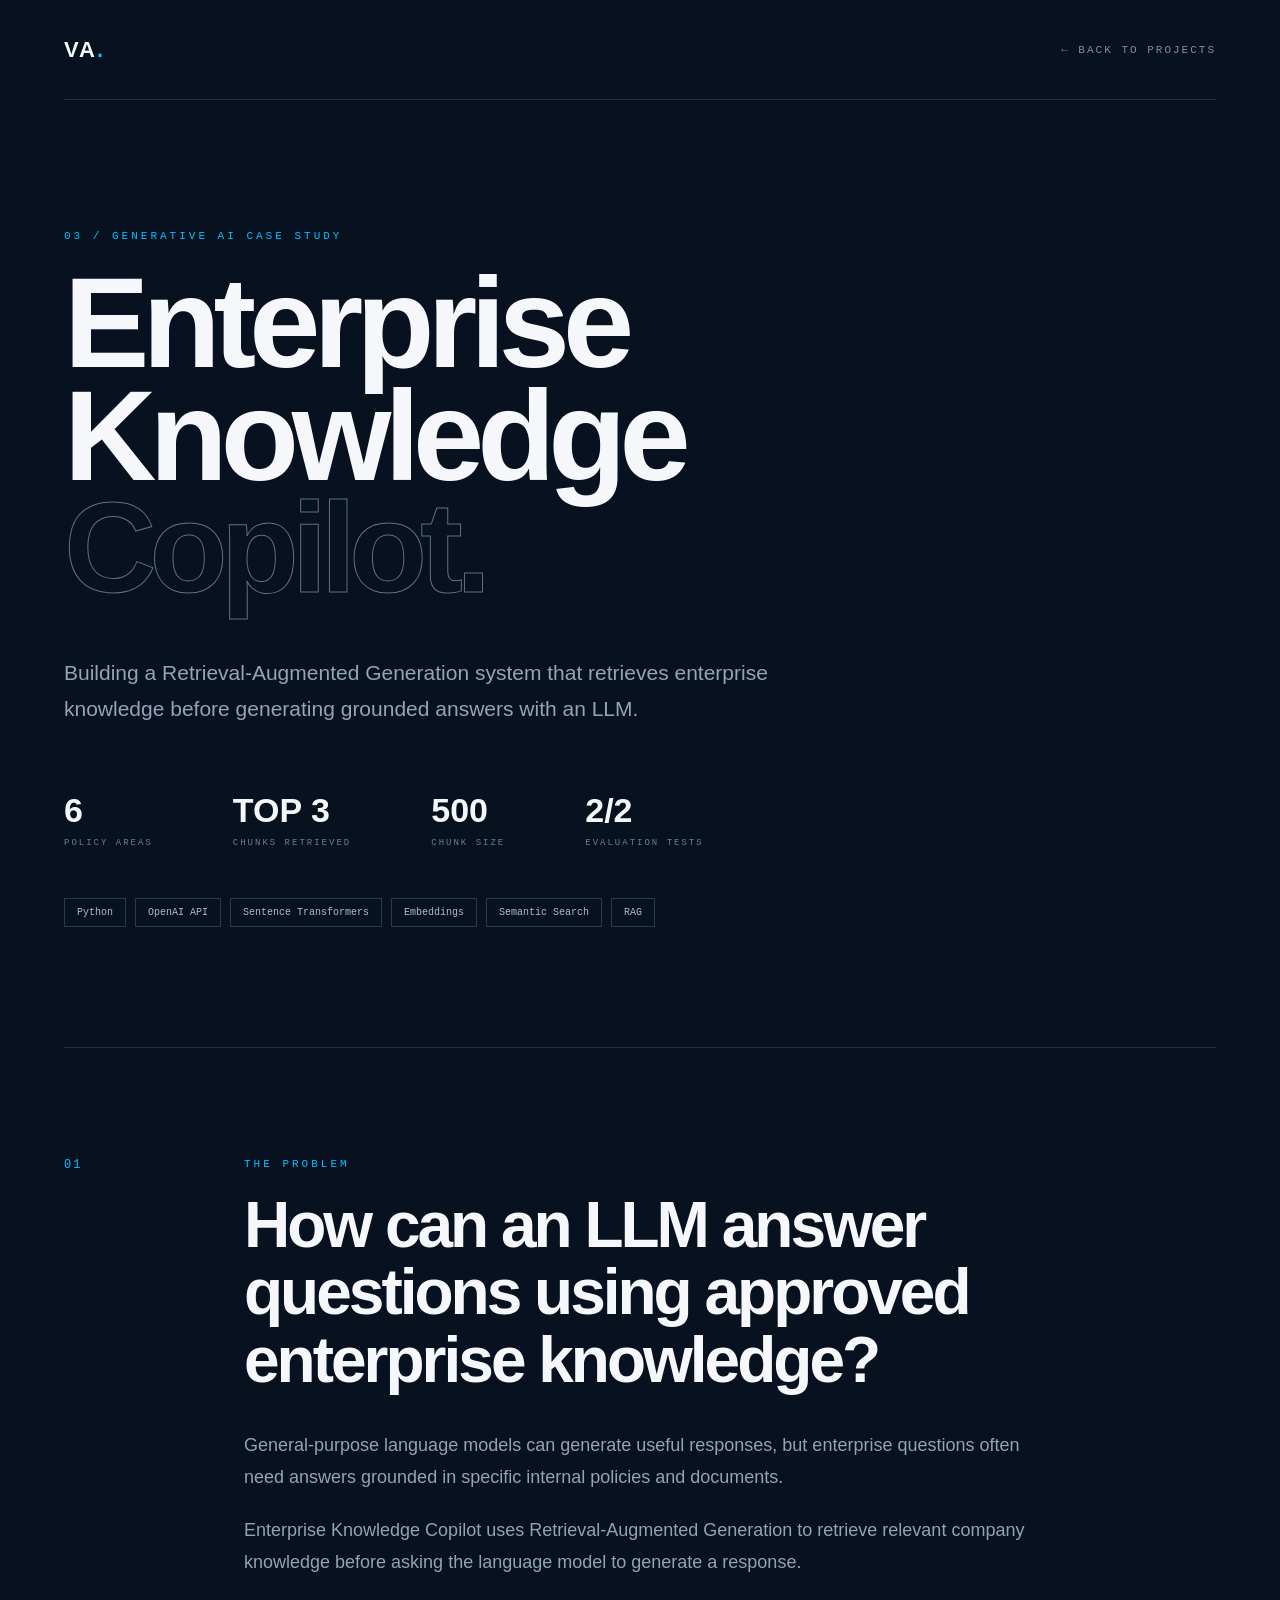
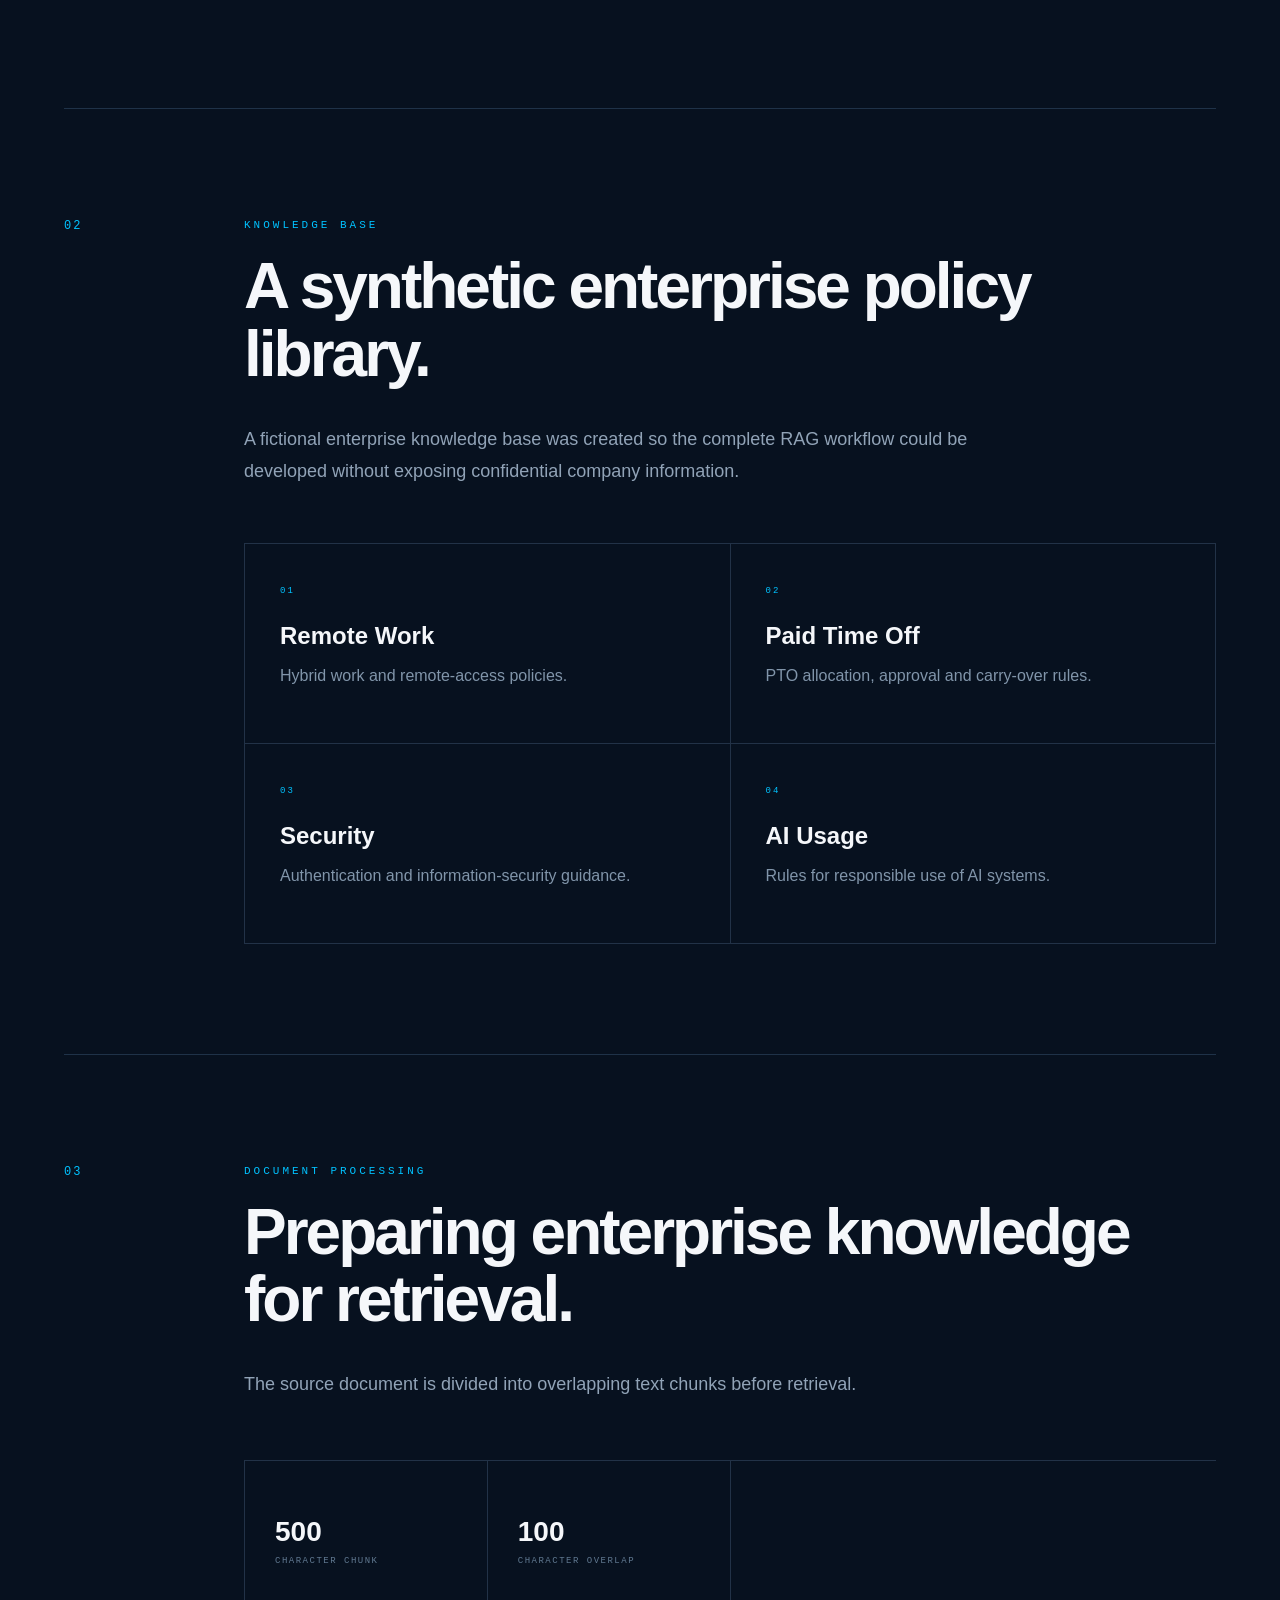
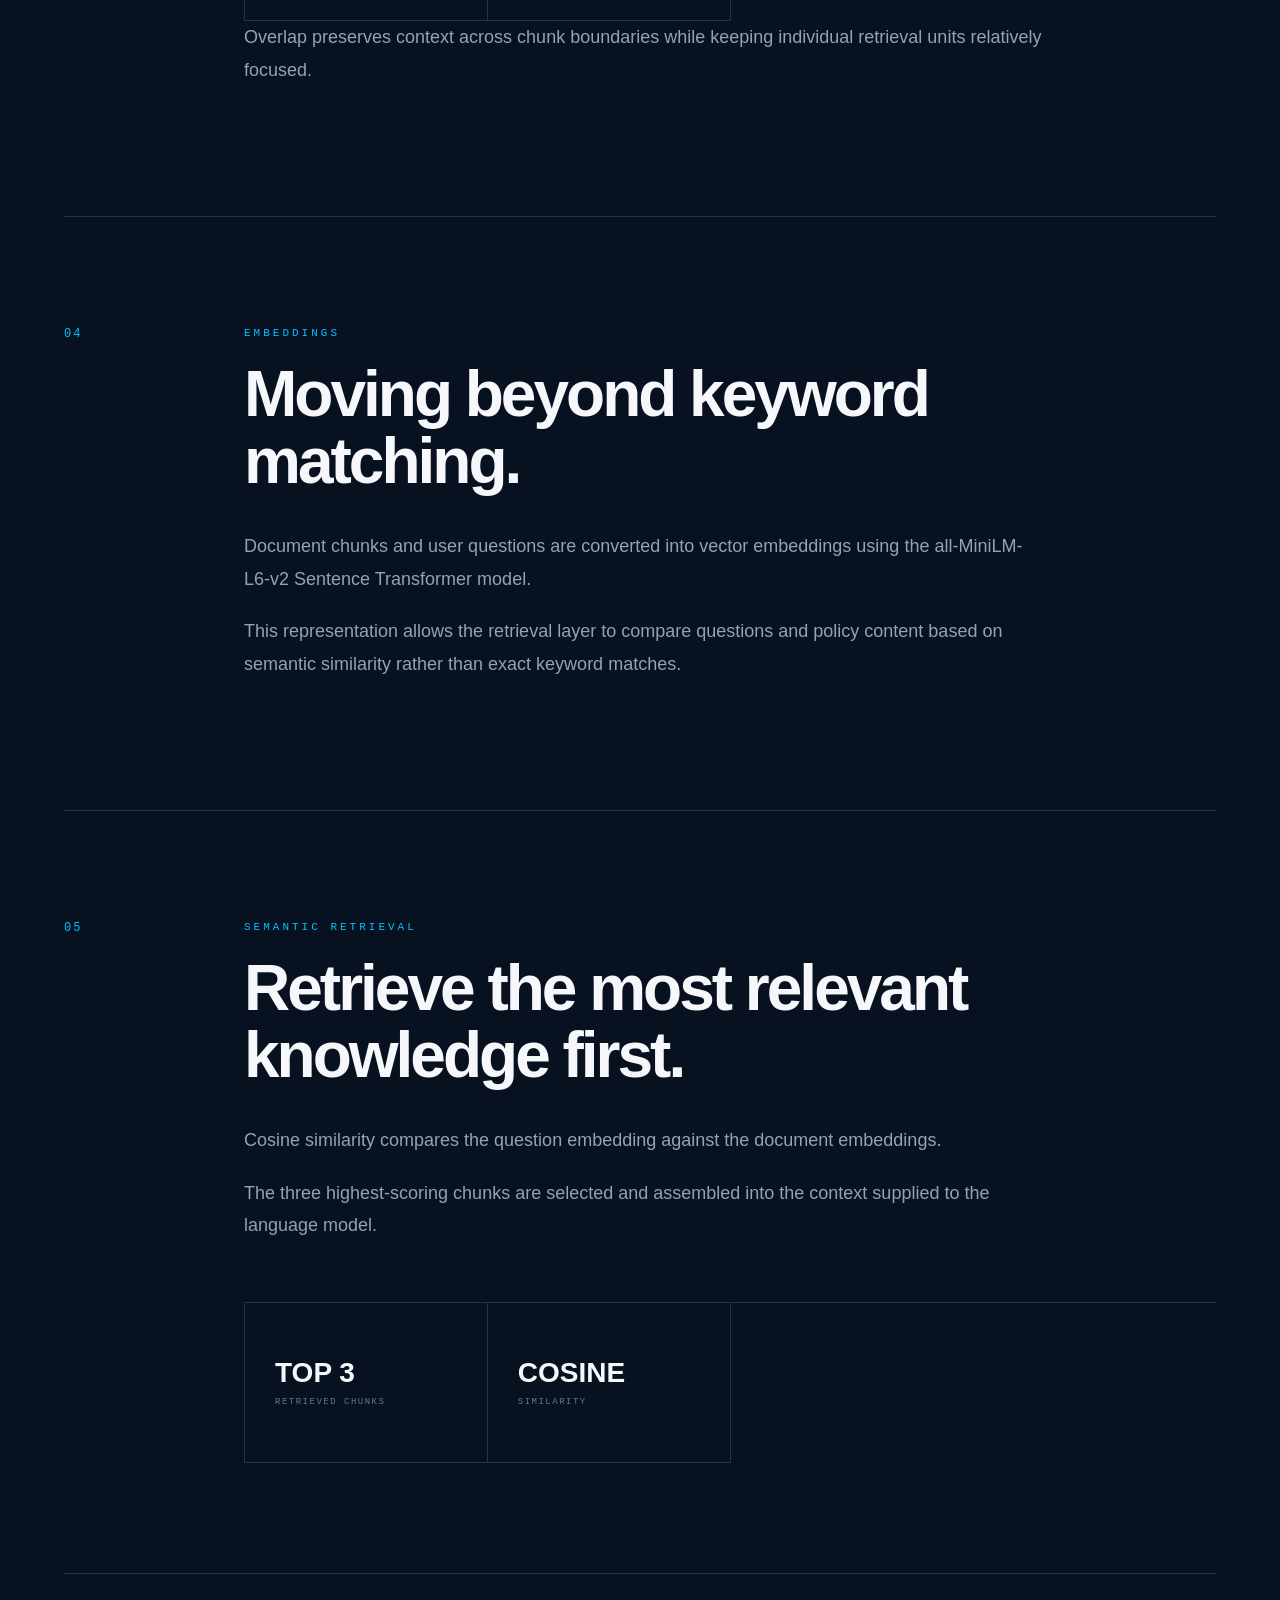
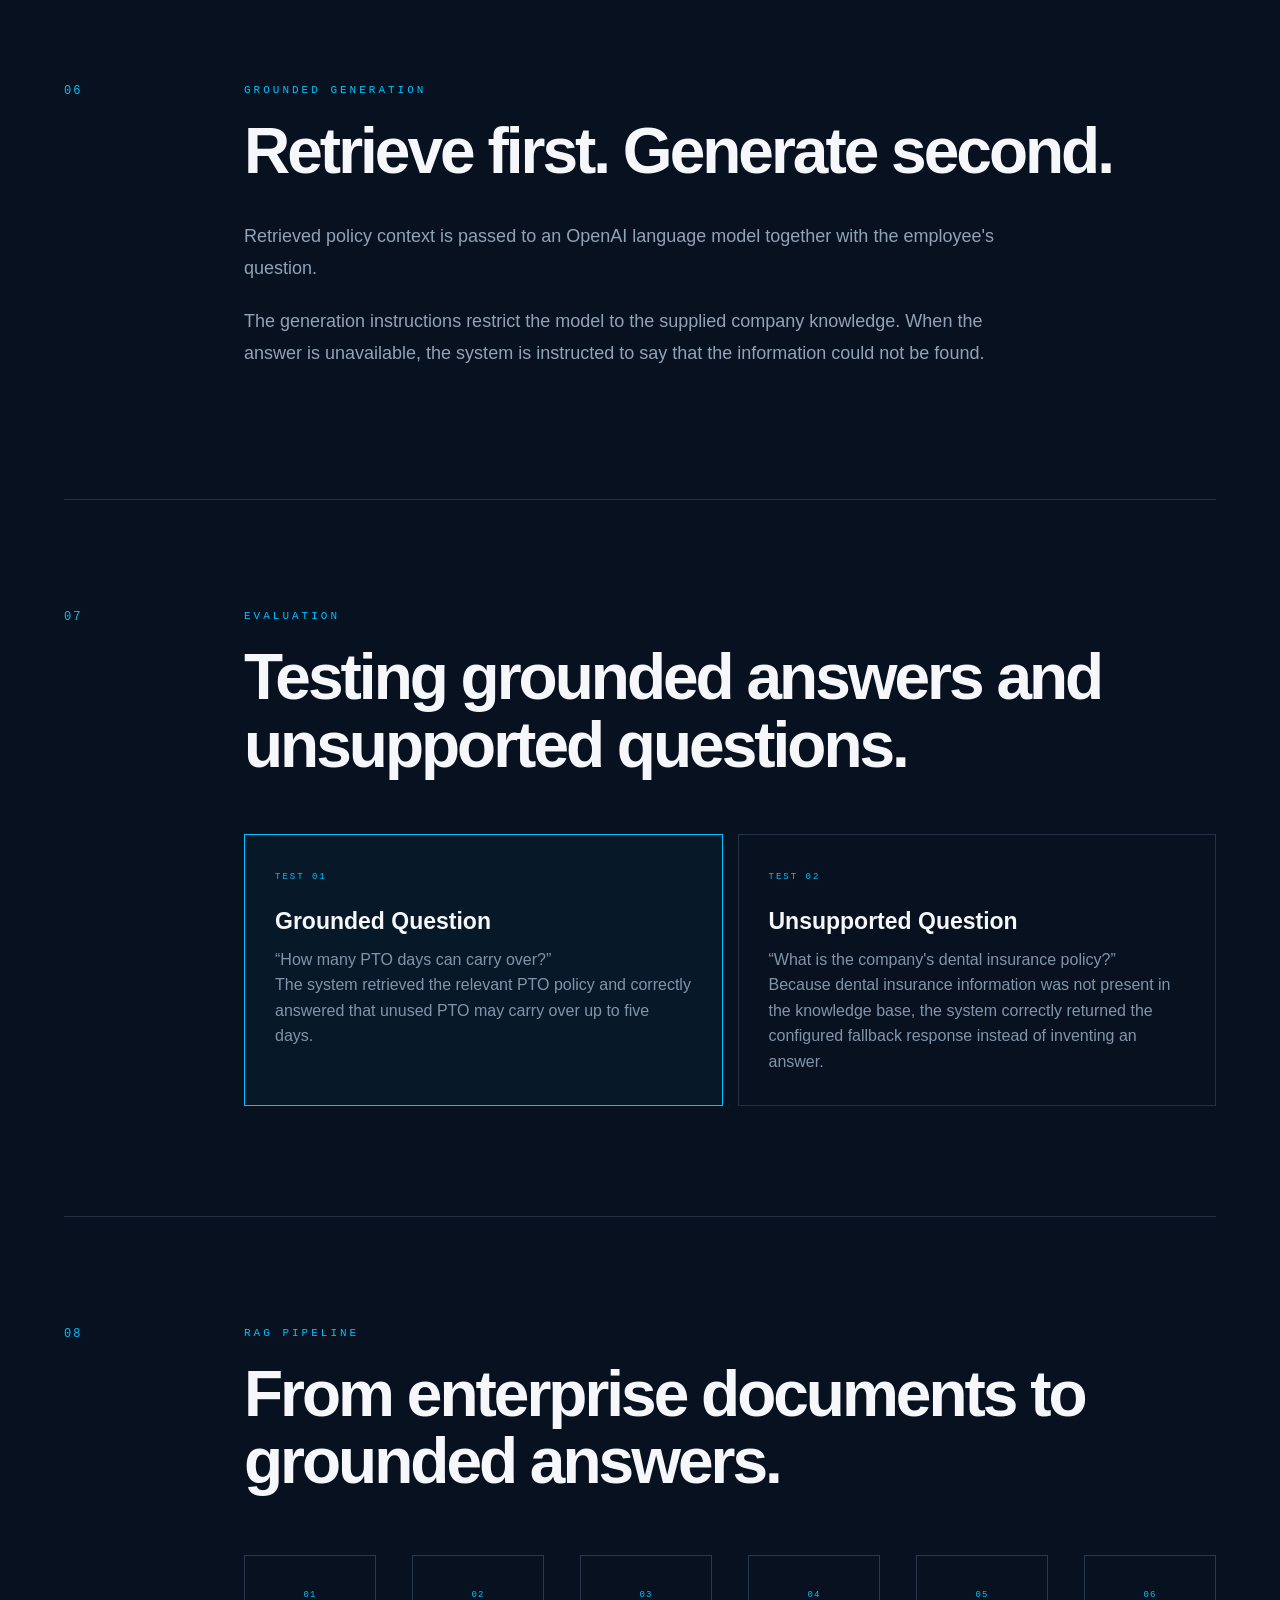
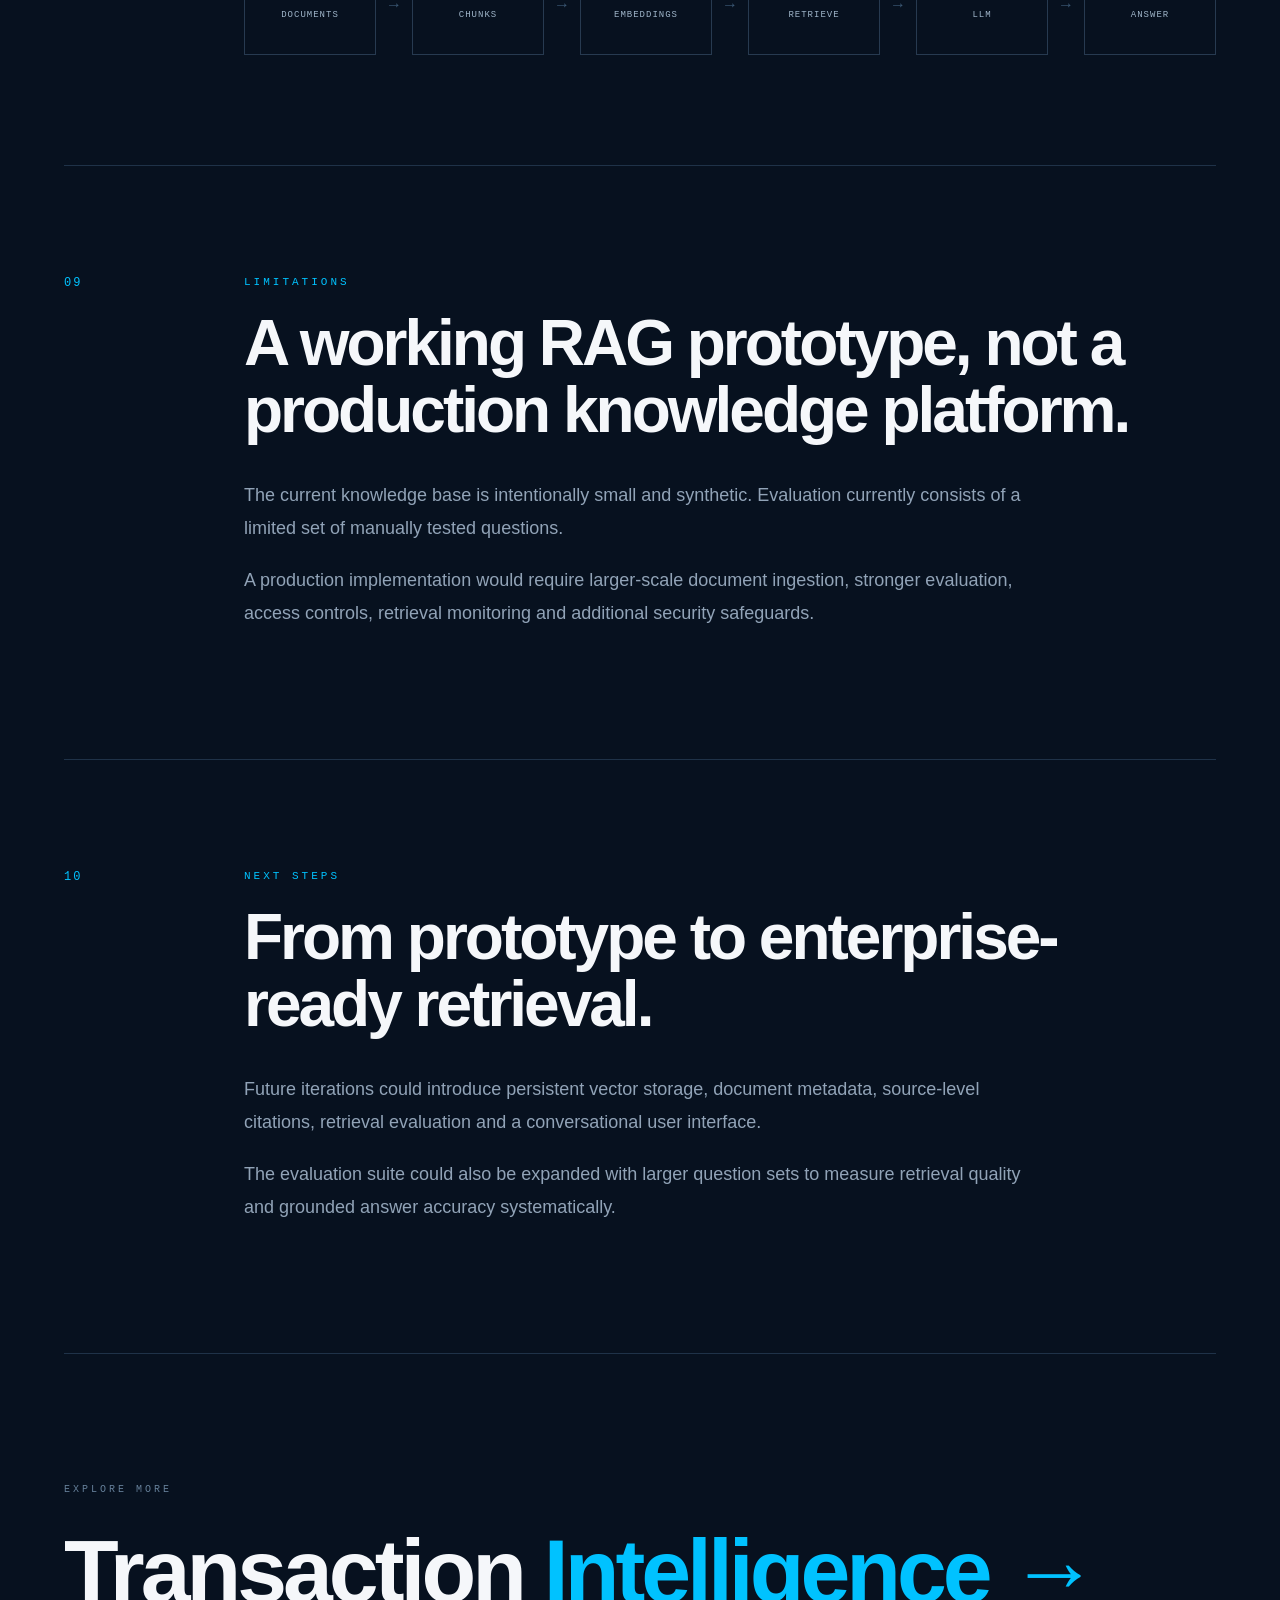
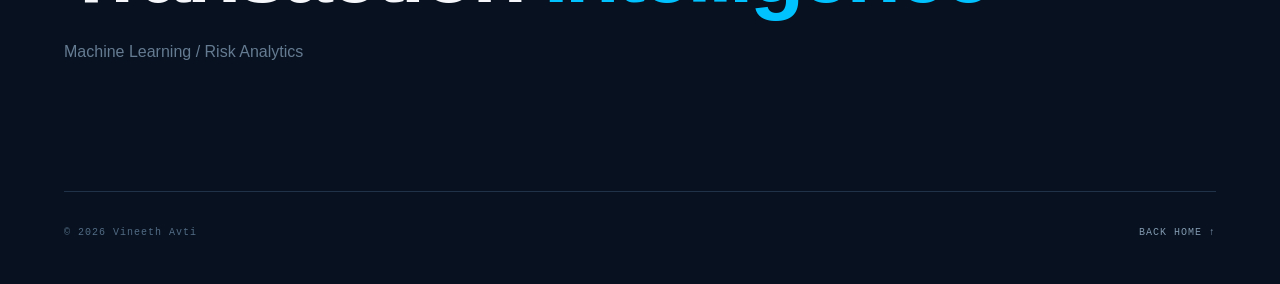
==== projects/enterprise-knowledge-copilot.html @ e735214d "Fix Enterprise Knowledge Copilot page location" ====
<!DOCTYPE html>
<html lang="en">

<head>
    <meta charset="UTF-8">
    <meta name="viewport" content="width=device-width, initial-scale=1.0">

    <title>Enterprise Knowledge Copilot | Vineeth Avti</title>

    <meta
        name="description"
        content="Enterprise RAG system using semantic retrieval and grounded LLM generation."
    >

    <link rel="stylesheet" href="../style.css">
</head>


<body class="case-study-page">


<nav class="case-nav">

    <a href="../index.html" class="case-logo">
        VA<span>.</span>
    </a>

    <a href="../index.html#projects" class="back-link">
        ← BACK TO PROJECTS
    </a>

</nav>


<main>


<!-- HERO -->

<section class="case-hero">

    <div class="case-eyebrow">
        03 / GENERATIVE AI CASE STUDY
    </div>

    <h1>
        Enterprise Knowledge
        <span>Copilot.</span>
    </h1>

    <p class="case-subtitle">
        Building a Retrieval-Augmented Generation system
        that retrieves enterprise knowledge before generating
        grounded answers with an LLM.
    </p>

    <div class="case-metrics">

        <div>
            <strong>6</strong>
            <span>POLICY AREAS</span>
        </div>

        <div>
            <strong>TOP 3</strong>
            <span>CHUNKS RETRIEVED</span>
        </div>

        <div>
            <strong>500</strong>
            <span>CHUNK SIZE</span>
        </div>

        <div>
            <strong>2/2</strong>
            <span>EVALUATION TESTS</span>
        </div>

    </div>


    <div class="case-tech">
        <span>Python</span>
        <span>OpenAI API</span>
        <span>Sentence Transformers</span>
        <span>Embeddings</span>
        <span>Semantic Search</span>
        <span>RAG</span>
    </div>

</section>



<!-- 01 PROBLEM -->

<section class="case-section">

    <div class="case-section-number">01</div>

    <div class="case-section-content">

        <p class="case-label">THE PROBLEM</p>

        <h2>
            How can an LLM answer questions
            using approved enterprise knowledge?
        </h2>

        <p>
            General-purpose language models can generate useful
            responses, but enterprise questions often need answers
            grounded in specific internal policies and documents.
        </p>

        <p>
            Enterprise Knowledge Copilot uses Retrieval-Augmented
            Generation to retrieve relevant company knowledge before
            asking the language model to generate a response.
        </p>

    </div>

</section>



<!-- 02 KNOWLEDGE BASE -->

<section class="case-section">

    <div class="case-section-number">02</div>

    <div class="case-section-content">

        <p class="case-label">KNOWLEDGE BASE</p>

        <h2>
            A synthetic enterprise
            policy library.
        </h2>

        <p>
            A fictional enterprise knowledge base was created so
            the complete RAG workflow could be developed without
            exposing confidential company information.
        </p>

        <div class="feature-grid">

            <div>
                <span>01</span>
                <h3>Remote Work</h3>
                <p>Hybrid work and remote-access policies.</p>
            </div>

            <div>
                <span>02</span>
                <h3>Paid Time Off</h3>
                <p>PTO allocation, approval and carry-over rules.</p>
            </div>

            <div>
                <span>03</span>
                <h3>Security</h3>
                <p>Authentication and information-security guidance.</p>
            </div>

            <div>
                <span>04</span>
                <h3>AI Usage</h3>
                <p>Rules for responsible use of AI systems.</p>
            </div>

        </div>

    </div>

</section>



<!-- 03 CHUNKING -->

<section class="case-section">

    <div class="case-section-number">03</div>

    <div class="case-section-content">

        <p class="case-label">DOCUMENT PROCESSING</p>

        <h2>
            Preparing enterprise knowledge
            for retrieval.
        </h2>

        <p>
            The source document is divided into overlapping
            text chunks before retrieval.
        </p>

        <div class="data-stat-grid">

            <div class="data-stat">
                <strong>500</strong>
                <span>CHARACTER CHUNK</span>
            </div>

            <div class="data-stat">
                <strong>100</strong>
                <span>CHARACTER OVERLAP</span>
            </div>

        </div>

        <p>
            Overlap preserves context across chunk boundaries
            while keeping individual retrieval units relatively
            focused.
        </p>

    </div>

</section>



<!-- 04 EMBEDDINGS -->

<section class="case-section">

    <div class="case-section-number">04</div>

    <div class="case-section-content">

        <p class="case-label">EMBEDDINGS</p>

        <h2>
            Moving beyond
            keyword matching.
        </h2>

        <p>
            Document chunks and user questions are converted into
            vector embeddings using the all-MiniLM-L6-v2 Sentence
            Transformer model.
        </p>

        <p>
            This representation allows the retrieval layer to compare
            questions and policy content based on semantic similarity
            rather than exact keyword matches.
        </p>

    </div>

</section>



<!-- 05 RETRIEVAL -->

<section class="case-section">

    <div class="case-section-number">05</div>

    <div class="case-section-content">

        <p class="case-label">SEMANTIC RETRIEVAL</p>

        <h2>
            Retrieve the most relevant
            knowledge first.
        </h2>

        <p>
            Cosine similarity compares the question embedding
            against the document embeddings.
        </p>

        <p>
            The three highest-scoring chunks are selected and
            assembled into the context supplied to the language model.
        </p>

        <div class="data-stat-grid">

            <div class="data-stat">
                <strong>TOP 3</strong>
                <span>RETRIEVED CHUNKS</span>
            </div>

            <div class="data-stat">
                <strong>COSINE</strong>
                <span>SIMILARITY</span>
            </div>

        </div>

    </div>

</section>



<!-- 06 GROUNDED GENERATION -->

<section class="case-section">

    <div class="case-section-number">06</div>

    <div class="case-section-content">

        <p class="case-label">GROUNDED GENERATION</p>

        <h2>
            Retrieve first.
            Generate second.
        </h2>

        <p>
            Retrieved policy context is passed to an OpenAI language
            model together with the employee's question.
        </p>

        <p>
            The generation instructions restrict the model to the
            supplied company knowledge. When the answer is unavailable,
            the system is instructed to say that the information could
            not be found.
        </p>

    </div>

</section>



<!-- 07 EVALUATION -->

<section class="case-section">

    <div class="case-section-number">07</div>

    <div class="case-section-content">

        <p class="case-label">EVALUATION</p>

        <h2>
            Testing grounded answers
            and unsupported questions.
        </h2>


        <div class="model-grid">

            <div class="model-card highlight-model">

                <span>TEST 01</span>

                <h3>Grounded Question</h3>

                <p>
                    “How many PTO days can carry over?”
                </p>

                <p>
                    The system retrieved the relevant PTO policy
                    and correctly answered that unused PTO may
                    carry over up to five days.
                </p>

            </div>


            <div class="model-card">

                <span>TEST 02</span>

                <h3>Unsupported Question</h3>

                <p>
                    “What is the company's dental insurance policy?”
                </p>

                <p>
                    Because dental insurance information was not
                    present in the knowledge base, the system
                    correctly returned the configured fallback
                    response instead of inventing an answer.
                </p>

            </div>

        </div>

    </div>

</section>



<!-- 08 PIPELINE -->

<section class="case-section">

    <div class="case-section-number">08</div>

    <div class="case-section-content">

        <p class="case-label">RAG PIPELINE</p>

        <h2>
            From enterprise documents
            to grounded answers.
        </h2>

        <div class="case-pipeline">

            <div>
                <span>01</span>
                DOCUMENTS
            </div>

            <i>→</i>

            <div>
                <span>02</span>
                CHUNKS
            </div>

            <i>→</i>

            <div>
                <span>03</span>
                EMBEDDINGS
            </div>

            <i>→</i>

            <div>
                <span>04</span>
                RETRIEVE
            </div>

            <i>→</i>

            <div>
                <span>05</span>
                LLM
            </div>

            <i>→</i>

            <div>
                <span>06</span>
                ANSWER
            </div>

        </div>

    </div>

</section>



<!-- 09 LIMITATIONS -->

<section class="case-section">

    <div class="case-section-number">09</div>

    <div class="case-section-content">

        <p class="case-label">LIMITATIONS</p>

        <h2>
            A working RAG prototype,
            not a production knowledge platform.
        </h2>

        <p>
            The current knowledge base is intentionally small and
            synthetic. Evaluation currently consists of a limited
            set of manually tested questions.
        </p>

        <p>
            A production implementation would require larger-scale
            document ingestion, stronger evaluation, access controls,
            retrieval monitoring and additional security safeguards.
        </p>

    </div>

</section>



<!-- 10 NEXT STEPS -->

<section class="case-section">

    <div class="case-section-number">10</div>

    <div class="case-section-content">

        <p class="case-label">NEXT STEPS</p>

        <h2>
            From prototype to
            enterprise-ready retrieval.
        </h2>

        <p>
            Future iterations could introduce persistent vector
            storage, document metadata, source-level citations,
            retrieval evaluation and a conversational user interface.
        </p>

        <p>
            The evaluation suite could also be expanded with larger
            question sets to measure retrieval quality and grounded
            answer accuracy systematically.
        </p>

    </div>

</section>



<!-- NEXT PROJECT -->

<section class="next-project">

    <p>EXPLORE MORE</p>

    <h2>
        Transaction
        <span>Intelligence →</span>
    </h2>

    <p class="next-status">
        Machine Learning / Risk Analytics
    </p>

</section>


</main>


<footer class="case-footer">

    <p>© 2026 Vineeth Avti</p>

    <a href="../index.html">
        BACK HOME ↑
    </a>

</footer>


</body>
</html>
---- style.css ----
/* ------------------------------
   BASE
-------------------------------- */

* {
    margin: 0;
    padding: 0;
    box-sizing: border-box;
}

html {
    scroll-behavior: smooth;
}

body {
    background:
        radial-gradient(circle at 75% 30%, rgba(0, 194, 255, 0.08), transparent 30%),
        #07111f;

    color: #f5f7fa;

    font-family:
        Inter,
        -apple-system,
        BlinkMacSystemFont,
        "Segoe UI",
        sans-serif;

    min-height: 100vh;
}


/* ------------------------------
   NAVIGATION
-------------------------------- */

.navbar {
    width: 90%;
    max-width: 1400px;

    margin: auto;

    height: 90px;

    display: flex;
    justify-content: space-between;
    align-items: center;
}

.logo {
    font-size: 24px;
    font-weight: 800;
    letter-spacing: 2px;
}

.logo span {
    color: #00c2ff;
}

.nav-links {
    display: flex;
    gap: 35px;
}

.nav-links a {
    color: #aab6c5;
    text-decoration: none;

    font-size: 13px;
    text-transform: uppercase;
    letter-spacing: 1.5px;

    transition: 0.3s;
}

.nav-links a:hover {
    color: #00c2ff;
}


/* ------------------------------
   HERO
-------------------------------- */

.hero {
    width: 90%;
    max-width: 1400px;

    margin: auto;

    min-height: calc(100vh - 90px);

    display: flex;
    flex-direction: column;
    justify-content: center;

    position: relative;
}

.hero-content {
    max-width: 950px;
}

.intro {
    color: #00c2ff;

    font-family: monospace;

    letter-spacing: 4px;
    font-size: 13px;

    margin-bottom: 18px;
}


/* NAME */

.hero h1 {
    font-size: clamp(55px, 9vw, 125px);

    line-height: 0.9;

    letter-spacing: -5px;

    font-weight: 800;
}

.hero h1 span {
    color: transparent;

    -webkit-text-stroke: 1px #607086;
}


/* ROLES */

.roles {
    display: flex;
    flex-wrap: wrap;

    gap: 12px;

    margin: 30px 0;
}

.roles span {
    border: 1px solid #223247;

    padding: 8px 14px;

    color: #9fb0c4;

    font-family: monospace;

    font-size: 12px;

    letter-spacing: 1px;
}


/* MAIN STATEMENT */

.hero h2 {
    max-width: 800px;

    font-size: clamp(32px, 4vw, 60px);

    line-height: 1.1;

    font-weight: 500;

    margin-top: 30px;
}

.hero h2 span {
    color: #00c2ff;
}


/* DESCRIPTION */

.hero-description {
    color: #8797aa;

    font-size: 18px;
    line-height: 1.7;

    max-width: 650px;

    margin-top: 25px;
}


/* ------------------------------
   BUTTONS
-------------------------------- */

.hero-buttons {
    display: flex;
    gap: 15px;

    margin-top: 40px;
}

.hero-buttons a {
    padding: 15px 25px;

    text-decoration: none;

    font-size: 13px;
    text-transform: uppercase;
    letter-spacing: 1px;

    transition: 0.3s;
}

.primary-btn {
    background: #00c2ff;
    color: #07111f;
}

.primary-btn:hover {
    transform: translateY(-3px);
    box-shadow: 0 10px 35px rgba(0, 194, 255, 0.2);
}

.secondary-btn {
    border: 1px solid #304258;
    color: #dce5ef;
}

.secondary-btn:hover {
    border-color: #00c2ff;
    color: #00c2ff;
}


/* ------------------------------
   DATA FLOW
-------------------------------- */

.data-flow {
    display: flex;
    align-items: center;

    margin-top: 90px;
    margin-bottom: 50px;

    max-width: 900px;
}

.flow-item {
    font-family: monospace;

    color: #dce5ef;

    font-size: 12px;
    letter-spacing: 2px;

    display: flex;
    flex-direction: column;

    gap: 5px;
}

.flow-item span {
    color: #00c2ff;
    font-size: 9px;
}

.flow-line {
    height: 1px;
    background: #26374c;

    flex: 1;

    margin: 0 20px;
}


/* ------------------------------
   MOBILE
-------------------------------- */

@media (max-width: 750px) {

    .navbar {
        height: 70px;
    }

    .nav-links {
        display: none;
    }

    .hero {
        min-height: calc(100vh - 70px);
    }

    .hero h1 {
        letter-spacing: -3px;
    }

    .hero-description {
        font-size: 16px;
    }

    .hero-buttons {
        flex-direction: column;
        align-items: flex-start;
    }

    .data-flow {
        overflow-x: auto;
        width: 100%;
    }

    .flow-line {
        min-width: 30px;
    }
}

/* ------------------------------
   WHAT I BUILD
-------------------------------- */

.build-section {
    width: 90%;
    max-width: 1400px;

    margin: 0 auto;

    padding: 130px 0;
}

.section-header {
    max-width: 850px;

    margin-bottom: 70px;
}

.section-number {
    font-family: monospace;

    color: #00c2ff;

    font-size: 12px;

    letter-spacing: 3px;

    margin-bottom: 25px;
}

.section-header h2 {
    font-size: clamp(38px, 5vw, 70px);

    line-height: 1.05;

    letter-spacing: -2px;

    font-weight: 600;

    max-width: 800px;
}

.section-header h2 span {
    color: #00c2ff;
}

.section-description {
    max-width: 700px;

    margin-top: 30px;

    color: #8797aa;

    font-size: 18px;

    line-height: 1.7;
}


/* ------------------------------
   BUILD GRID
-------------------------------- */

.build-grid {
    display: grid;

    grid-template-columns: repeat(2, 1fr);

    gap: 20px;
}


/* ------------------------------
   BUILD CARD
-------------------------------- */

.build-card {
    position: relative;

    min-height: 360px;

    padding: 40px;

    border: 1px solid #223247;

    background: rgba(10, 24, 41, 0.45);

    overflow: hidden;

    transition:
        transform 0.35s ease,
        border-color 0.35s ease,
        background 0.35s ease;
}


/* subtle line */

.build-card::before {
    content: "";

    position: absolute;

    top: 0;
    left: 0;

    width: 0;
    height: 2px;

    background: #00c2ff;

    transition: width 0.4s ease;
}


.build-card:hover {
    transform: translateY(-7px);

    border-color: #00c2ff;

    background: rgba(10, 30, 50, 0.75);
}


.build-card:hover::before {
    width: 100%;
}


/* ------------------------------
   CARD CONTENT
-------------------------------- */

.card-number {
    font-family: monospace;

    color: #00c2ff;

    font-size: 11px;

    letter-spacing: 2px;

    margin-bottom: 45px;
}


.build-card h3 {
    font-size: 27px;

    letter-spacing: 1px;

    margin-bottom: 18px;
}


.build-card p {
    color: #8192a6;

    line-height: 1.7;

    max-width: 480px;

    margin-bottom: 30px;
}


/* ------------------------------
   TECHNOLOGY TAGS
-------------------------------- */

.tech-list {
    display: flex;

    flex-wrap: wrap;

    gap: 8px;
}


.tech-list span {
    font-family: monospace;

    font-size: 11px;

    letter-spacing: 0.5px;

    color: #a9bdd2;

    border: 1px solid #273a50;

    padding: 7px 10px;

    transition: 0.25s;
}


.build-card:hover .tech-list span {
    border-color: #31536c;
}


/* ------------------------------
   FEATURED GENAI CARD
-------------------------------- */

.featured-card {
    background:
        radial-gradient(
            circle at 90% 10%,
            rgba(0, 194, 255, 0.09),
            transparent 35%
        ),
        rgba(10, 24, 41, 0.45);
}


/* ------------------------------
   RESPONSIVE
-------------------------------- */

@media (max-width: 800px) {

    .build-section {
        padding: 90px 0;
    }

    .build-grid {
        grid-template-columns: 1fr;
    }

    .build-card {
        min-height: auto;

        padding: 30px;
    }

    .card-number {
        margin-bottom: 30px;
    }
}

/* ==========================================
   SELECTED SYSTEMS
========================================== */

.projects-section {
    width: 90%;
    max-width: 1400px;
    margin: 0 auto;
    padding: 140px 0;
}

.projects-header {
    max-width: 900px;
    margin-bottom: 90px;
}

.projects-header h2 {
    font-size: clamp(38px, 5vw, 70px);
    line-height: 1.05;
    letter-spacing: -2px;
    font-weight: 600;
}

.projects-header h2 span {
    color: #00c2ff;
}


/* PROJECT ROW */

.project-row {
    display: grid;
    grid-template-columns: 60px 1.25fr 0.75fr;
    gap: 45px;

    padding: 70px 0;

    border-top: 1px solid #223247;
}

.project-row:last-child {
    border-bottom: 1px solid #223247;
}


/* PROJECT NUMBER */

.project-index {
    font-family: monospace;
    color: #00c2ff;

    font-size: 12px;
    letter-spacing: 2px;

    padding-top: 8px;
}


/* PROJECT TEXT */

.project-label {
    font-family: monospace;

    color: #73879e;

    font-size: 11px;

    letter-spacing: 2px;

    margin-bottom: 18px;
}


.project-main h3 {
    font-size: clamp(35px, 4vw, 58px);

    font-weight: 600;

    letter-spacing: -1.5px;

    margin-bottom: 25px;
}


.project-question {
    color: #8fa0b4;

    font-size: 17px;

    line-height: 1.7;

    max-width: 650px;
}


/* PROJECT STATS */

.project-stats {
    display: flex;

    gap: 45px;

    margin-top: 40px;
}


.project-stats div {
    display: flex;
    flex-direction: column;

    gap: 6px;
}


.project-stats strong {
    color: #f5f7fa;

    font-size: 27px;
}


.project-stats span {
    color: #60758d;

    font-family: monospace;

    font-size: 9px;

    letter-spacing: 2px;
}


/* PROJECT TECHNOLOGY */

.project-tech {
    display: flex;

    flex-wrap: wrap;

    gap: 8px;

    margin-top: 35px;
}


.project-tech span {
    border: 1px solid #273a50;

    padding: 7px 10px;

    color: #a9bdd2;

    font-family: monospace;

    font-size: 10px;
}


/* LINKS */

.project-links {
    display: flex;

    gap: 25px;

    margin-top: 35px;
}


.project-links a {
    text-decoration: none;

    font-family: monospace;

    font-size: 11px;

    letter-spacing: 1.5px;
}


.case-link {
    color: #00c2ff;
}


.github-link {
    color: #9fb0c4;
}


.case-link:hover,
.github-link:hover {
    color: white;
}


.disabled-link {
    color: #53677e;

    pointer-events: none;
}


/* PROJECT STATUS */

.project-status {
    display: flex;

    align-items: center;

    gap: 10px;

    margin-top: 30px;

    color: #71869d;

    font-family: monospace;

    font-size: 10px;

    letter-spacing: 2px;
}


.project-status span {
    width: 6px;
    height: 6px;

    background: #00c2ff;

    border-radius: 50%;

    box-shadow: 0 0 10px rgba(0, 194, 255, 0.8);
}


/* ==========================================
   PROJECT VISUALS
========================================== */

.project-visual {
    display: flex;

    align-items: center;
    justify-content: center;

    min-height: 330px;

    border: 1px solid #1f3248;

    background:
        radial-gradient(
            circle at center,
            rgba(0, 194, 255, 0.05),
            transparent 60%
        ),
        rgba(8, 20, 35, 0.4);
}


.visual-title {
    color: #60758d;

    font-family: monospace;

    font-size: 9px;

    letter-spacing: 2px;

    margin-bottom: 25px;
}


/* MODEL PIPELINE */

.model-visual {
    width: 65%;
}


.pipeline-node {
    border: 1px solid #2b4058;

    padding: 10px;

    text-align: center;

    color: #8fa5bb;

    font-family: monospace;

    font-size: 10px;

    letter-spacing: 1px;
}


.pipeline-arrow {
    text-align: center;

    color: #35516d;

    padding: 7px;
}


.active-node {
    border-color: #00c2ff !important;

    color: #00c2ff !important;

    background: rgba(0, 194, 255, 0.05);
}


/* TRANSACTION SIGNAL */

.transaction-visual {
    width: 75%;
}


.signal-bars {
    height: 150px;

    display: flex;

    align-items: flex-end;

    gap: 8px;

    border-bottom: 1px solid #2b4058;
}


.signal-bars span {
    flex: 1;

    background: #30465e;

    transition: 0.3s;
}


.signal-bars .anomaly {
    background: #00c2ff;

    box-shadow: 0 0 20px rgba(0, 194, 255, 0.35);
}


.signal-label {
    color: #00c2ff;

    font-family: monospace;

    font-size: 9px;

    letter-spacing: 2px;

    margin-top: 15px;
}


/* RAG FLOW */

.rag-visual {
    width: 65%;
}


.rag-node {
    border: 1px solid #2b4058;

    padding: 11px;

    text-align: center;

    color: #8fa5bb;

    font-family: monospace;

    font-size: 10px;
}


.rag-connection {
    width: 1px;

    height: 18px;

    background: #2b4058;

    margin: auto;
}


/* ==========================================
   MOBILE PROJECTS
========================================== */

@media (max-width: 900px) {

    .projects-section {
        padding: 100px 0;
    }

    .project-row {
        grid-template-columns: 1fr;

        gap: 30px;

        padding: 60px 0;
    }

    .project-index {
        padding: 0;
    }

    .project-visual {
        min-height: 300px;
    }

}


@media (max-width: 600px) {

    .project-stats {
        gap: 25px;
    }

    .project-links {
        flex-direction: column;
    }

}

/* ==========================================
   CASE STUDY
========================================== */

.case-study-page {
    background: #07111f;
}


/* NAV */

.case-nav {
    width: 90%;
    max-width: 1400px;

    margin: auto;

    height: 100px;

    display: flex;
    justify-content: space-between;
    align-items: center;

    border-bottom: 1px solid #1f3248;
}


.case-logo {
    color: #f5f7fa;

    text-decoration: none;

    font-size: 22px;

    font-weight: 800;

    letter-spacing: 2px;
}


.case-logo span {
    color: #00c2ff;
}


.back-link {
    color: #7890a8;

    text-decoration: none;

    font-family: monospace;

    font-size: 11px;

    letter-spacing: 2px;
}


.back-link:hover {
    color: #00c2ff;
}


/* HERO */

.case-hero {
    width: 90%;
    max-width: 1400px;

    margin: auto;

    padding: 130px 0 120px;
}


.case-eyebrow,
.case-label {
    color: #00c2ff;

    font-family: monospace;

    font-size: 11px;

    letter-spacing: 3px;
}


.case-hero h1 {
    max-width: 1000px;

    margin-top: 25px;

    font-size: clamp(70px, 10vw, 145px);

    line-height: 0.88;

    letter-spacing: -7px;
}


.case-hero h1 span {
    color: transparent;

    -webkit-text-stroke: 1px #607086;
}


.case-subtitle {
    max-width: 800px;

    margin-top: 50px;

    color: #92a4b8;

    font-size: 21px;

    line-height: 1.7;
}


/* METRICS */

.case-metrics {
    display: flex;

    flex-wrap: wrap;

    gap: 80px;

    margin-top: 65px;
}


.case-metrics div {
    display: flex;
    flex-direction: column;

    gap: 8px;
}


.case-metrics strong {
    font-size: 34px;
}


.case-metrics span {
    color: #66809a;

    font-family: monospace;

    font-size: 9px;

    letter-spacing: 2px;
}


.case-tech {
    display: flex;

    flex-wrap: wrap;

    gap: 9px;

    margin-top: 50px;
}


.case-tech span {
    border: 1px solid #273a50;

    padding: 8px 12px;

    color: #a9bdd2;

    font-family: monospace;

    font-size: 10px;
}


/* CASE SECTIONS */

.case-section {
    width: 90%;
    max-width: 1400px;

    margin: auto;

    display: grid;

    grid-template-columns: 120px 1fr;

    gap: 60px;

    padding: 110px 0;

    border-top: 1px solid #1f3248;
}


.case-section-number {
    color: #00c2ff;

    font-family: monospace;

    font-size: 12px;

    letter-spacing: 2px;
}


.case-section-content {
    max-width: 1050px;
}


.case-section-content h2 {
    max-width: 900px;

    margin: 22px 0 35px;

    font-size: clamp(40px, 5vw, 72px);

    line-height: 1.05;

    letter-spacing: -3px;

    font-weight: 600;
}


.case-section-content > p:not(.case-label):not(.method-note) {
    max-width: 800px;

    color: #91a3b7;

    font-size: 18px;

    line-height: 1.8;

    margin-bottom: 20px;
}


/* DATA STATS */

.data-stat-grid {
    display: grid;

    grid-template-columns: repeat(4, 1fr);

    margin-top: 60px;

    border-top: 1px solid #223247;

    border-left: 1px solid #223247;
}


.data-stat {
    min-height: 160px;

    padding: 30px;

    border-right: 1px solid #223247;

    border-bottom: 1px solid #223247;

    display: flex;
    flex-direction: column;

    justify-content: center;

    gap: 8px;
}


.data-stat strong {
    font-size: 28px;
}


.data-stat span {
    color: #617991;

    font-family: monospace;

    font-size: 9px;

    letter-spacing: 1.5px;
}


/* FEATURES */

.feature-grid {
    display: grid;

    grid-template-columns: repeat(2, 1fr);

    margin-top: 55px;

    border-top: 1px solid #223247;

    border-left: 1px solid #223247;
}


.feature-grid > div {
    padding: 35px;

    min-height: 200px;

    border-right: 1px solid #223247;

    border-bottom: 1px solid #223247;
}


.feature-grid span,
.model-card > span {
    color: #00c2ff;

    font-family: monospace;

    font-size: 9px;

    letter-spacing: 2px;
}


.feature-grid h3 {
    font-size: 24px;

    margin: 25px 0 12px;
}


.feature-grid p {
    color: #8195aa;

    line-height: 1.7;
}


/* MODELS */

.model-grid {
    display: grid;

    grid-template-columns: repeat(2, 1fr);

    gap: 15px;

    margin-top: 55px;
}


.model-card {
    min-height: 190px;

    padding: 30px;

    border: 1px solid #223247;
}


.model-card h3 {
    margin: 25px 0 12px;

    font-size: 23px;
}


.model-card p {
    color: #8195aa;

    line-height: 1.6;
}


.highlight-model {
    border-color: #00c2ff;

    background: rgba(0, 194, 255, 0.04);
}


.method-note {
    margin-top: 30px;

    padding-left: 20px;

    border-left: 2px solid #00c2ff;

    color: #71869c;

    line-height: 1.7;
}


/* INSIGHTS */

.insight-list {
    margin-top: 55px;
}


.insight-item {
    display: grid;

    grid-template-columns: 70px 1fr;

    gap: 25px;

    padding: 30px 0;

    border-top: 1px solid #223247;
}


.insight-item > span {
    color: #00c2ff;

    font-family: monospace;

    font-size: 11px;
}


.insight-item h3 {
    font-size: 22px;

    margin-bottom: 10px;
}


.insight-item p {
    max-width: 650px;

    color: #8195aa;

    line-height: 1.7;
}


/* PIPELINE */

.case-pipeline {
    display: flex;

    align-items: center;

    margin-top: 60px;
}


.case-pipeline div {
    flex: 1;

    min-height: 100px;

    border: 1px solid #273a50;

    display: flex;

    flex-direction: column;

    align-items: center;

    justify-content: center;

    gap: 10px;

    color: #9fb5c9;

    font-family: monospace;

    font-size: 9px;

    letter-spacing: 1px;
}


.case-pipeline div span {
    color: #00c2ff;
}


.case-pipeline i {
    padding: 10px;

    color: #3b5874;

    font-style: normal;
}


/* NEXT PROJECT */

.next-project {
    width: 90%;
    max-width: 1400px;

    margin: auto;

    padding: 130px 0;

    border-top: 1px solid #1f3248;
}


.next-project > p:first-child {
    color: #66809a;

    font-family: monospace;

    font-size: 10px;

    letter-spacing: 3px;
}


.next-project h2 {
    margin-top: 25px;

    font-size: clamp(50px, 7vw, 100px);

    letter-spacing: -4px;
}


.next-project h2 span {
    color: #00c2ff;
}


.next-status {
    color: #657b91;

    margin-top: 20px;
}


/* FOOTER */

.case-footer {
    width: 90%;
    max-width: 1400px;

    margin: auto;

    padding: 35px 0;

    border-top: 1px solid #1f3248;

    display: flex;

    justify-content: space-between;

    color: #526b84;

    font-family: monospace;

    font-size: 10px;

    letter-spacing: 1px;
}


.case-footer a {
    color: #8198ae;

    text-decoration: none;
}


.case-footer a:hover {
    color: #00c2ff;
}


/* CASE MOBILE */

@media (max-width: 800px) {

    .case-hero {
        padding: 90px 0;
    }

    .case-hero h1 {
        letter-spacing: -4px;
    }

    .case-metrics {
        gap: 35px;
    }

    .case-section {
        grid-template-columns: 1fr;

        gap: 25px;

        padding: 80px 0;
    }

    .data-stat-grid {
        grid-template-columns: repeat(2, 1fr);
    }

    .feature-grid,
    .model-grid {
        grid-template-columns: 1fr;
    }

    .case-pipeline {
        flex-direction: column;
    }

    .case-pipeline div {
        width: 100%;
    }

    .case-pipeline i {
        transform: rotate(90deg);
    }

}
/* ==========================================
   EXPERIENCE
========================================== */

.experience-section {
    width: 90%;
    max-width: 1400px;

    margin: 0 auto;

    padding: 140px 0;
}


.experience-header {
    max-width: 900px;

    margin-bottom: 100px;
}


.experience-header h2 {
    font-size: clamp(38px, 5vw, 70px);

    line-height: 1.05;

    letter-spacing: -2px;

    font-weight: 600;
}


.experience-header h2 span {
    color: #00c2ff;
}


/* ==========================================
   TIMELINE
========================================== */

.experience-timeline {
    position: relative;
}


/* vertical timeline */

.experience-timeline::before {
    content: "";

    position: absolute;

    left: 8px;
    top: 10px;
    bottom: 0;

    width: 1px;

    background: #223247;
}


/* ==========================================
   EXPERIENCE ITEM
========================================== */

.experience-item {
    display: grid;

    grid-template-columns: 18px 160px 1fr;

    gap: 35px;

    position: relative;

    padding-bottom: 100px;
}


.experience-item:last-child {
    padding-bottom: 0;
}


/* TIMELINE DOT */

.experience-marker {
    position: relative;

    z-index: 2;

    padding-top: 5px;
}


.experience-marker span {
    display: block;

    width: 17px;
    height: 17px;

    border-radius: 50%;

    border: 1px solid #3a536d;

    background: #07111f;
}


.active-marker span {
    border-color: #00c2ff;

    background: #00c2ff;

    box-shadow:
        0 0 0 5px rgba(0, 194, 255, 0.07),
        0 0 20px rgba(0, 194, 255, 0.35);
}


/* DATE */

.experience-period {
    color: #607b95;

    font-family: monospace;

    font-size: 10px;

    letter-spacing: 2px;

    padding-top: 6px;
}


/* CONTENT */

.experience-content {
    max-width: 900px;

    padding-bottom: 65px;

    border-bottom: 1px solid #223247;
}


.experience-domain {
    color: #00c2ff;

    font-family: monospace;

    font-size: 10px;

    letter-spacing: 2px;

    margin-bottom: 18px;
}


.experience-content h3 {
    font-size: clamp(38px, 4vw, 60px);

    letter-spacing: -2px;

    font-weight: 600;
}


.experience-content h4 {
    margin-top: 7px;

    color: #91a5b9;

    font-size: 17px;

    font-weight: 400;
}


.experience-summary {
    max-width: 720px;

    margin-top: 28px;

    color: #8396aa;

    font-size: 16px;

    line-height: 1.75;
}


/* ==========================================
   FOCUS AREAS
========================================== */

.experience-focus {
    display: grid;

    grid-template-columns: repeat(3, 1fr);

    max-width: 720px;

    margin-top: 35px;

    border-top: 1px solid #223247;

    border-left: 1px solid #223247;
}


.experience-focus div {
    min-height: 95px;

    padding: 18px;

    border-right: 1px solid #223247;

    border-bottom: 1px solid #223247;
}


.experience-focus span {
    color: #00c2ff;

    font-family: monospace;

    font-size: 9px;
}


.experience-focus p {
    color: #b2c0ce;

    font-size: 13px;

    margin-top: 15px;
}


/* ==========================================
   EXPERIENCE TECHNOLOGY
========================================== */

.experience-tech {
    display: flex;

    flex-wrap: wrap;

    gap: 8px;

    margin-top: 30px;
}


.experience-tech span {
    padding: 7px 10px;

    border: 1px solid #273a50;

    color: #8fa5ba;

    font-family: monospace;

    font-size: 10px;
}


/* ==========================================
   EXPERIENCE MOBILE
========================================== */

@media (max-width: 800px) {

    .experience-section {
        padding: 100px 0;
    }


    .experience-header {
        margin-bottom: 70px;
    }


    .experience-item {
        grid-template-columns: 18px 1fr;

        gap: 22px;
    }


    .experience-period {
        grid-column: 2;

        margin-bottom: -15px;
    }


    .experience-content {
        grid-column: 2;
    }


    .experience-focus {
        grid-template-columns: 1fr;
    }

}

/* ==========================================
   HOW I BUILD
========================================== */

.process-section {
    width: 90%;
    max-width: 1400px;

    margin: 0 auto;

    padding: 140px 0;
}


.process-header {
    max-width: 900px;

    margin-bottom: 85px;
}


.process-header h2 {
    font-size: clamp(38px, 5vw, 70px);

    line-height: 1.05;

    letter-spacing: -2px;

    font-weight: 600;
}


.process-header h2 span {
    color: #00c2ff;
}


/* ==========================================
   PROCESS FLOW
========================================== */

.process-flow {
    display: flex;

    align-items: stretch;

    width: 100%;
}


/* INDIVIDUAL STEP */

.process-step {
    flex: 1;

    min-width: 0;

    position: relative;

    padding: 30px 24px;

    border: 1px solid #223247;

    background: rgba(8, 20, 35, 0.35);

    transition:
        transform 0.3s ease,
        border-color 0.3s ease,
        background 0.3s ease;
}


.process-step:hover {
    transform: translateY(-6px);

    border-color: #00c2ff;

    background: rgba(0, 194, 255, 0.035);
}


/* NUMBER */

.process-number {
    color: #00c2ff;

    font-family: monospace;

    font-size: 9px;

    letter-spacing: 2px;

    margin-bottom: 35px;
}


/* SYMBOL */

.process-icon {
    width: 42px;
    height: 42px;

    display: flex;
    align-items: center;
    justify-content: center;

    border: 1px solid #30465e;

    color: #00c2ff;

    font-family: monospace;

    font-size: 17px;

    margin-bottom: 30px;
}


/* TITLE */

.process-step h3 {
    font-family: monospace;

    font-size: 15px;

    letter-spacing: 1.5px;

    margin-bottom: 20px;
}


/* DESCRIPTION */

.process-step > p {
    min-height: 100px;

    color: #8195aa;

    font-size: 14px;

    line-height: 1.7;
}


/* SMALL ITEMS */

.process-items {
    display: flex;

    flex-direction: column;

    gap: 8px;

    margin-top: 25px;

    padding-top: 20px;

    border-top: 1px solid #223247;
}


.process-items span {
    color: #71869c;

    font-family: monospace;

    font-size: 9px;

    letter-spacing: 1px;
}


/* ARROWS */

.process-arrow {
    width: 40px;

    flex-shrink: 0;

    display: flex;

    justify-content: center;
    align-items: center;

    color: #3c5872;

    font-family: monospace;
}


/* FEATURED BUILD STEP */

.featured-process {
    border-color: #00c2ff;

    background:
        radial-gradient(
            circle at 50% 0%,
            rgba(0, 194, 255, 0.08),
            transparent 60%
        ),
        rgba(8, 20, 35, 0.4);
}


/* ==========================================
   MOBILE
========================================== */

@media (max-width: 1000px) {

    .process-flow {
        flex-direction: column;
    }


    .process-step {
        width: 100%;
    }


    .process-step > p {
        min-height: auto;
    }


    .process-arrow {
        width: 100%;

        height: 45px;

        transform: rotate(90deg);
    }

}

/* ==========================================
   TECHNOLOGY / SKILLS
========================================== */

.skills-section {
    width: 90%;
    max-width: 1400px;
    margin: 0 auto;
    padding: 140px 0;
}


.skills-header {
    max-width: 900px;
    margin-bottom: 80px;
}


.skills-header h2 {
    font-size: clamp(38px, 5vw, 70px);
    line-height: 1.05;
    letter-spacing: -2px;
    font-weight: 600;
}


.skills-header h2 span {
    color: #00c2ff;
}


.skills-matrix {
    border-top: 1px solid #223247;
}


.skill-row {
    display: grid;
    grid-template-columns: 80px 1fr 1.4fr;
    gap: 45px;

    align-items: start;

    padding: 45px 25px;

    border-bottom: 1px solid #223247;

    transition:
        background 0.3s ease,
        padding-left 0.3s ease;
}


.skill-row:hover {
    background: rgba(0, 194, 255, 0.025);
    padding-left: 35px;
}


.skill-number {
    color: #00c2ff;

    font-family: monospace;
    font-size: 10px;
    letter-spacing: 2px;

    padding-top: 4px;
}


.skill-category h3 {
    font-family: monospace;

    font-size: 15px;
    letter-spacing: 1.5px;

    margin-bottom: 15px;
}


.skill-category p {
    max-width: 370px;

    color: #748ba2;

    font-size: 13px;
    line-height: 1.7;
}


.skill-list {
    display: flex;
    flex-wrap: wrap;

    gap: 9px;
}


.skill-list span {
    padding: 8px 11px;

    border: 1px solid #273a50;

    color: #9aafc3;

    font-family: monospace;
    font-size: 10px;

    transition:
        border-color 0.25s ease,
        color 0.25s ease;
}


.skill-row:hover .skill-list span {
    border-color: #34526c;
}


.featured-skill {
    border-left: 1px solid #00c2ff;

    background: rgba(0, 194, 255, 0.025);
}


/* MOBILE */

@media (max-width: 800px) {

    .skills-section {
        padding: 100px 0;
    }


    .skill-row {
        grid-template-columns: 40px 1fr;

        gap: 20px;
    }


    .skill-list {
        grid-column: 2;

        margin-top: 5px;
    }


    .skill-row:hover {
        padding-left: 25px;
    }

}

/* ==========================================
   EDUCATION
========================================== */

.education-section {
    width: 90%;
    max-width: 1400px;
    margin: 0 auto;
    padding: 140px 0;
}


.education-header {
    max-width: 900px;
    margin-bottom: 75px;
}


.education-header h2 {
    font-size: clamp(38px, 5vw, 70px);
    line-height: 1.05;
    letter-spacing: -2px;
    font-weight: 600;
}


.education-header h2 span {
    color: #00c2ff;
}


.education-card {
    display: grid;
    grid-template-columns: 80px 1.4fr 1fr;
    gap: 45px;

    padding: 55px 30px;

    border-top: 1px solid #273a50;
    border-bottom: 1px solid #273a50;

    transition: background 0.3s ease;
}


.education-card:hover {
    background: rgba(0, 194, 255, 0.025);
}


.education-number {
    color: #00c2ff;

    font-family: monospace;
    font-size: 10px;

    letter-spacing: 2px;
}


.education-type {
    color: #00c2ff;

    font-family: monospace;
    font-size: 10px;

    letter-spacing: 2px;

    margin-bottom: 20px;
}


.education-main h3 {
    font-size: clamp(32px, 4vw, 52px);

    letter-spacing: -2px;

    font-weight: 600;
}


.education-main h4 {
    margin-top: 8px;

    color: #9aafc3;

    font-size: 20px;

    font-weight: 400;
}


.education-description {
    max-width: 600px;

    margin-top: 25px;

    color: #778da3;

    font-size: 14px;

    line-height: 1.7;
}


.education-meta {
    border-left: 1px solid #223247;

    padding-left: 35px;
}


.education-meta div {
    margin-bottom: 30px;
}


.education-meta span {
    color: #607b95;

    font-family: monospace;
    font-size: 9px;

    letter-spacing: 2px;
}


.education-meta p {
    margin-top: 8px;

    color: #c0ccd8;

    font-size: 13px;
}



/* ==========================================
   CONTACT
========================================== */

.contact-section {
    width: 90%;
    max-width: 1400px;

    margin: 0 auto;

    padding: 150px 0 130px;

    border-top: 1px solid #223247;
}


.contact-number {
    color: #00c2ff;

    font-family: monospace;

    font-size: 10px;

    letter-spacing: 3px;

    margin-bottom: 65px;
}


.contact-content {
    max-width: 1100px;
}


.contact-eyebrow {
    color: #7890a8;

    font-family: monospace;

    font-size: 11px;

    letter-spacing: 3px;

    margin-bottom: 25px;
}


.contact-content h2 {
    max-width: 1000px;

    font-size: clamp(50px, 7vw, 100px);

    line-height: 0.98;

    letter-spacing: -4px;

    font-weight: 600;
}


.contact-content h2 span {
    color: #00c2ff;
}


.contact-description {
    max-width: 650px;

    margin-top: 35px;

    color: #8297ac;

    font-size: 17px;

    line-height: 1.7;
}


.contact-actions {
    display: flex;

    flex-wrap: wrap;

    gap: 12px;

    margin-top: 50px;
}


.contact-actions a {
    text-decoration: none;

    font-family: monospace;

    font-size: 11px;

    letter-spacing: 1px;
}


.contact-primary {
    padding: 17px 25px;

    background: #00c2ff;

    color: #07111f;
}


.contact-secondary {
    padding: 16px 24px;

    border: 1px solid #30455d;

    color: #c3d0dc;

    transition:
        border-color 0.25s ease,
        color 0.25s ease;
}


.contact-secondary:hover {
    border-color: #00c2ff;

    color: #00c2ff;
}



/* ==========================================
   FOOTER
========================================== */

.main-footer {
    width: 90%;
    max-width: 1400px;

    margin: 0 auto;

    min-height: 100px;

    border-top: 1px solid #223247;

    display: flex;

    align-items: center;

    justify-content: space-between;

    gap: 30px;

    color: #60778e;

    font-family: monospace;

    font-size: 9px;

    letter-spacing: 1.5px;
}


.footer-brand {
    color: #f5f7fa;

    font-family: sans-serif;

    font-size: 22px;

    font-weight: 800;
}


.footer-brand span {
    color: #00c2ff;
}


.main-footer a {
    color: #8297ac;

    text-decoration: none;
}


.main-footer a:hover {
    color: #00c2ff;
}



/* ==========================================
   EDUCATION + CONTACT MOBILE
========================================== */

@media (max-width: 800px) {

    .education-section {
        padding: 100px 0;
    }


    .education-card {
        grid-template-columns: 40px 1fr;

        gap: 20px;
    }


    .education-meta {
        grid-column: 2;

        border-left: none;

        border-top: 1px solid #223247;

        padding-left: 0;

        padding-top: 25px;
    }


    .contact-section {
        padding: 100px 0;
    }


    .contact-content h2 {
        letter-spacing: -2px;
    }


    .contact-actions {
        flex-direction: column;

        align-items: flex-start;
    }


    .main-footer {
        padding: 35px 0;

        flex-direction: column;

        align-items: flex-start;
    }

}

.education-project-link {
    display: inline-block;
    margin-top: 10px;
    color: #00c2ff;
    font-family: monospace;
    font-size: 0.72rem;
    font-weight: 600;
    letter-spacing: 0.08em;
    text-decoration: none;
    transition: opacity 0.25s ease, transform 0.25s ease;
}

.education-project-link:hover {
    opacity: 0.75;
    transform: translateX(4px);
}

/* =====================================
   SCROLL REVEAL
===================================== */

.reveal {
    opacity: 0;
    transform: translateY(70px);
    transition:
        opacity 0.75s ease,
        transform 0.75s ease;
}

.reveal.active {
    opacity: 1;
    transform: translateY(0);
}

/* =====================================
   MOBILE RESPONSIVE POLISH
===================================== */

@media (max-width: 768px) {

    /* HERO */

    .hero-title {
        font-size: clamp(3.4rem, 13vw, 5.2rem);
        line-height: 0.95;
        letter-spacing: -0.04em;
    }

    .hero-description {
        max-width: 100%;
    }


    /* HERO ROLE TAGS */

    .hero-tags {
        display: flex;
        flex-wrap: wrap;
        gap: 10px;
    }


    /* HERO BUTTONS */

    .hero-actions {
        display: flex;
        flex-direction: column;
        align-items: flex-start;
        gap: 14px;
    }


    /* DATA → ML → LLM → AGENT → INSIGHT */

    .hero-flow {
        display: grid;
        grid-template-columns: repeat(3, 1fr);
        gap: 24px 12px;
        width: 100%;
    }

    .hero-flow .flow-line {
        display: none;
    }


    /* SECTION HEADINGS */

    .section-header h2,
    .projects-header h2,
    .experience-header h2,
    .process-header h2,
    .skills-header h2,
    .education-header h2 {
        font-size: clamp(2.5rem, 10vw, 4rem);
        line-height: 1.05;
    }


    /* PROJECT TECHNOLOGY TAGS */

    .project-tech,
    .experience-tech,
    .skill-list {
        display: flex;
        flex-wrap: wrap;
        gap: 8px;
    }

    .project-tech span,
    .experience-tech span,
    .skill-list span {
        white-space: normal;
    }


    /* HOW I BUILD */

    .process-flow {
        grid-template-columns: 1fr;
    }

    .process-arrow {
        transform: rotate(90deg);
        margin: 12px auto;
    }


    /* CONTACT */

    .contact-content h2 {
        font-size: clamp(3rem, 12vw, 4.8rem);
        line-height: 1;
    }

    .contact-actions {
        display: flex;
        flex-wrap: wrap;
        gap: 12px;
    }

    .contact-primary {
        width: 100%;
        text-align: center;
    }


    /* PREVENT HORIZONTAL OVERFLOW */

    body {
        overflow-x: hidden;
    }

}

/* =====================================
   OSCAR CASE STUDY VISUALS
===================================== */

.case-visual {
    margin-top: 60px;
    margin-bottom: 70px;
}

.case-visual > img {
    display: block;
    width: 100%;
    height: auto;
    border: 1px solid rgba(255, 255, 255, 0.12);
}

.visual-caption {
    display: grid;
    grid-template-columns: 220px 1fr;
    gap: 30px;
    margin-top: 22px;
    padding-top: 20px;
    border-top: 1px solid rgba(255, 255, 255, 0.12);
}

.visual-caption span {
    color: #00c2ff;
    font-family: monospace;
    font-size: 0.78rem;
    letter-spacing: 0.08em;
}

.visual-caption p {
    margin: 0;
    max-width: 720px;
}


/* TWO-CHART MODEL GRID */

.visual-grid {
    display: grid;
    grid-template-columns: repeat(2, minmax(0, 1fr));
    gap: 24px;
    margin-top: 35px;
}

.visual-grid figure {
    margin: 0;
}

.visual-grid img {
    display: block;
    width: 100%;
    height: auto;
    border: 1px solid rgba(255, 255, 255, 0.12);
}

.visual-grid figcaption {
    margin-top: 14px;
    color: #00c2ff;
    font-family: monospace;
    font-size: 0.75rem;
    letter-spacing: 0.08em;
}


/* MOBILE */

@media (max-width: 768px) {

    .case-visual {
        margin-top: 40px;
        margin-bottom: 50px;
    }

    .visual-caption {
        grid-template-columns: 1fr;
        gap: 12px;
    }

    .visual-grid {
        grid-template-columns: 1fr;
        gap: 35px;
    }

}
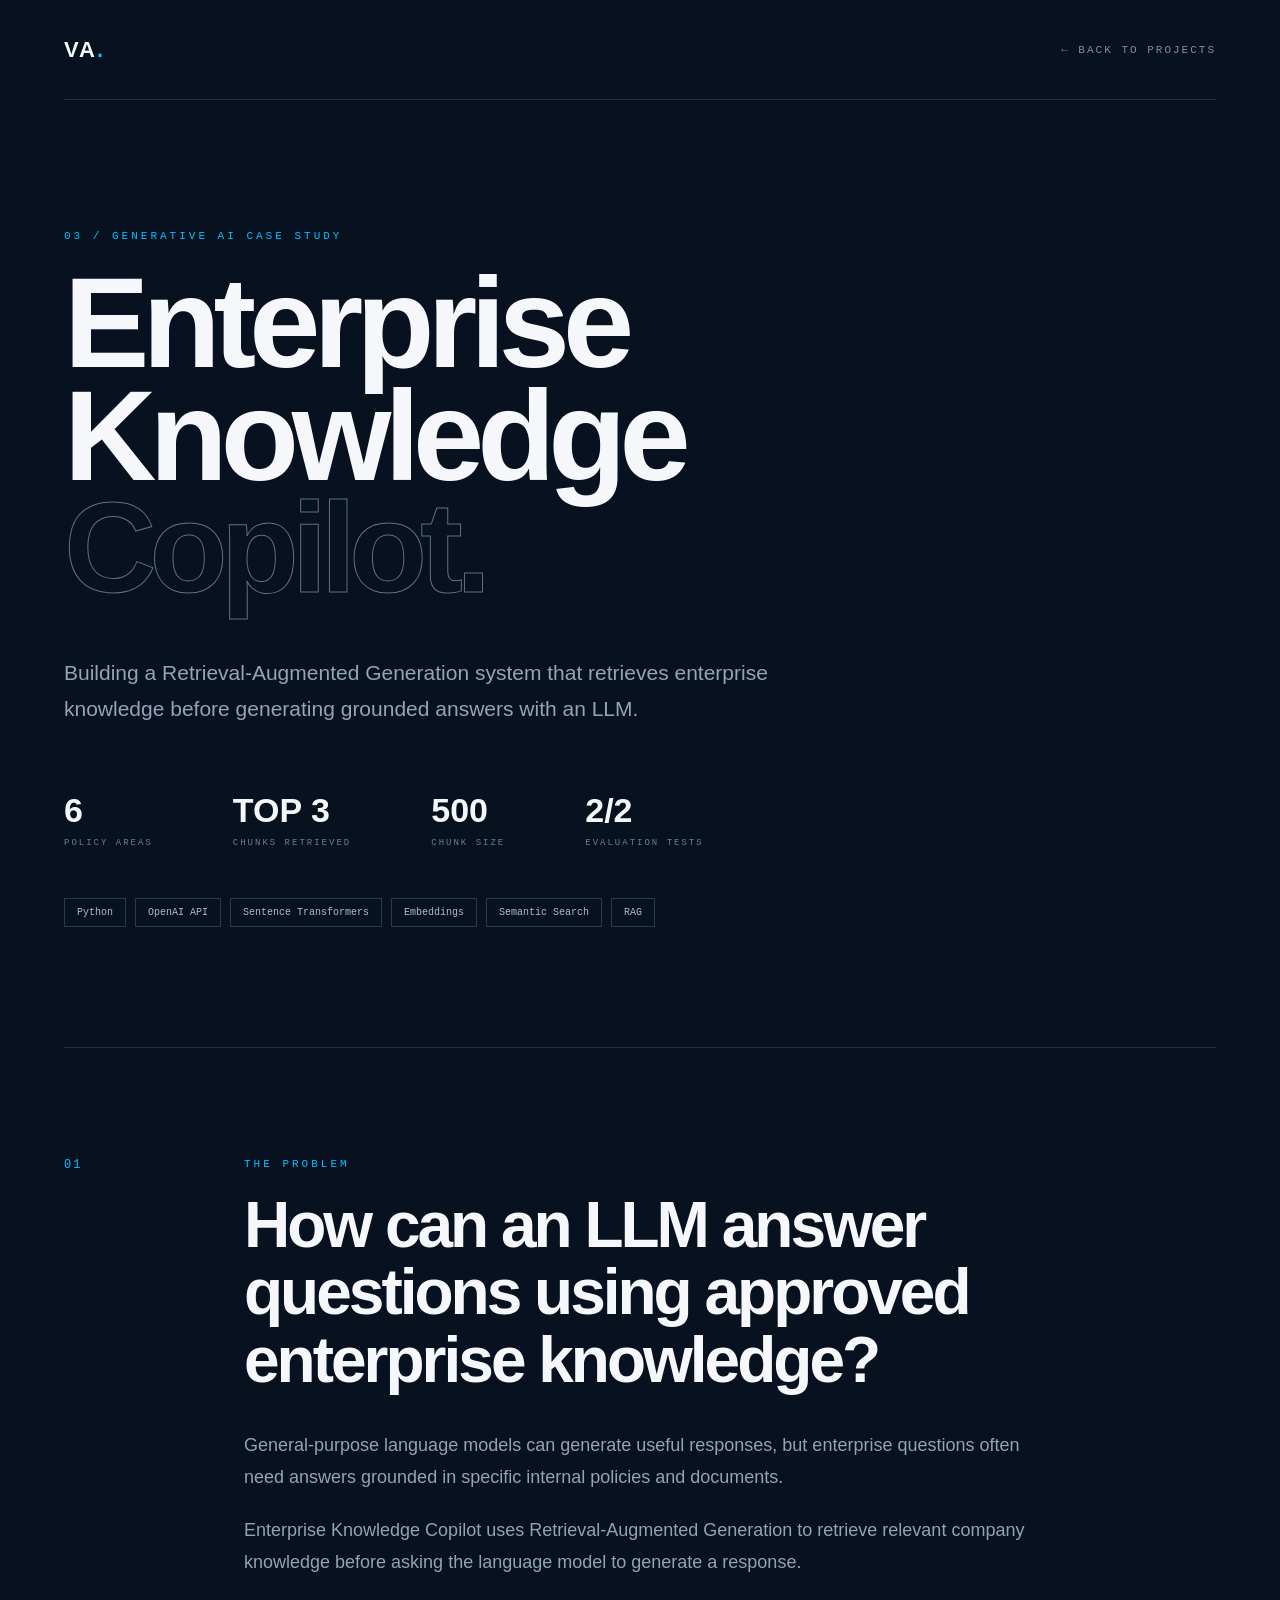
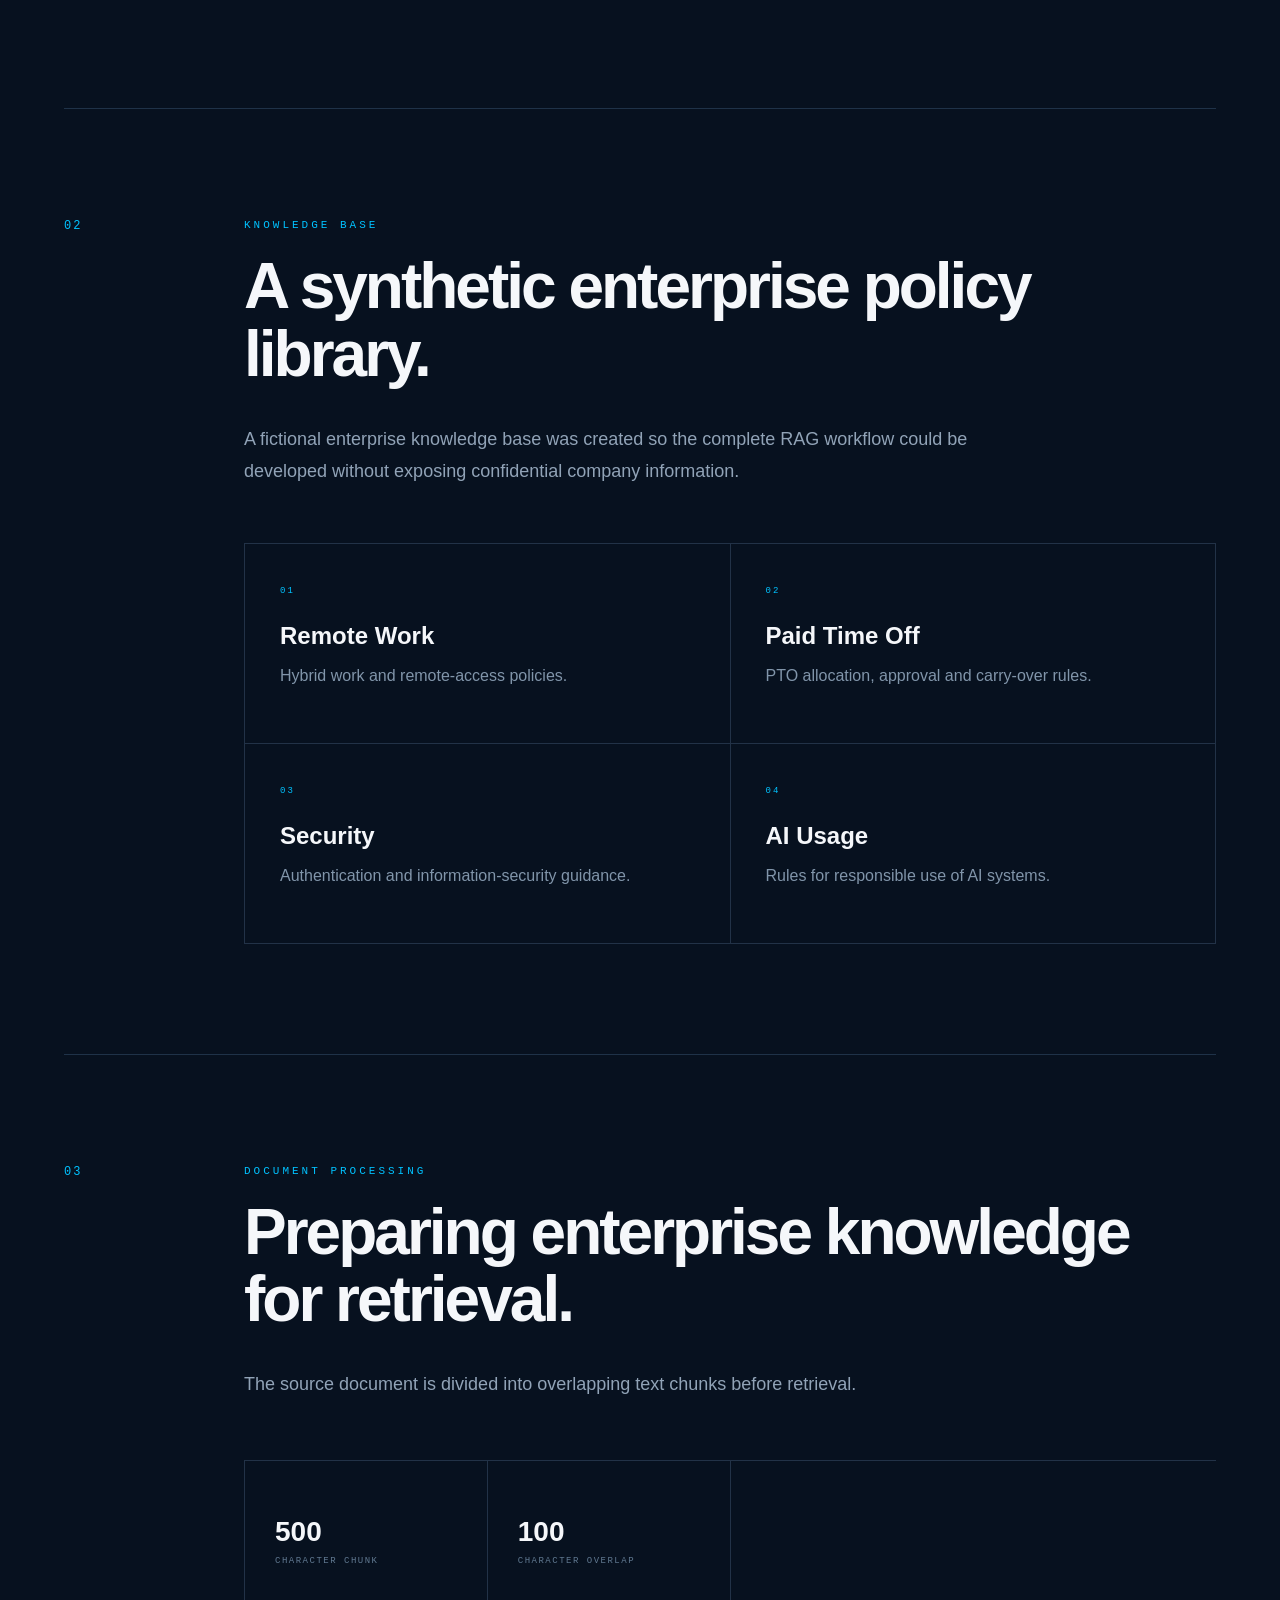
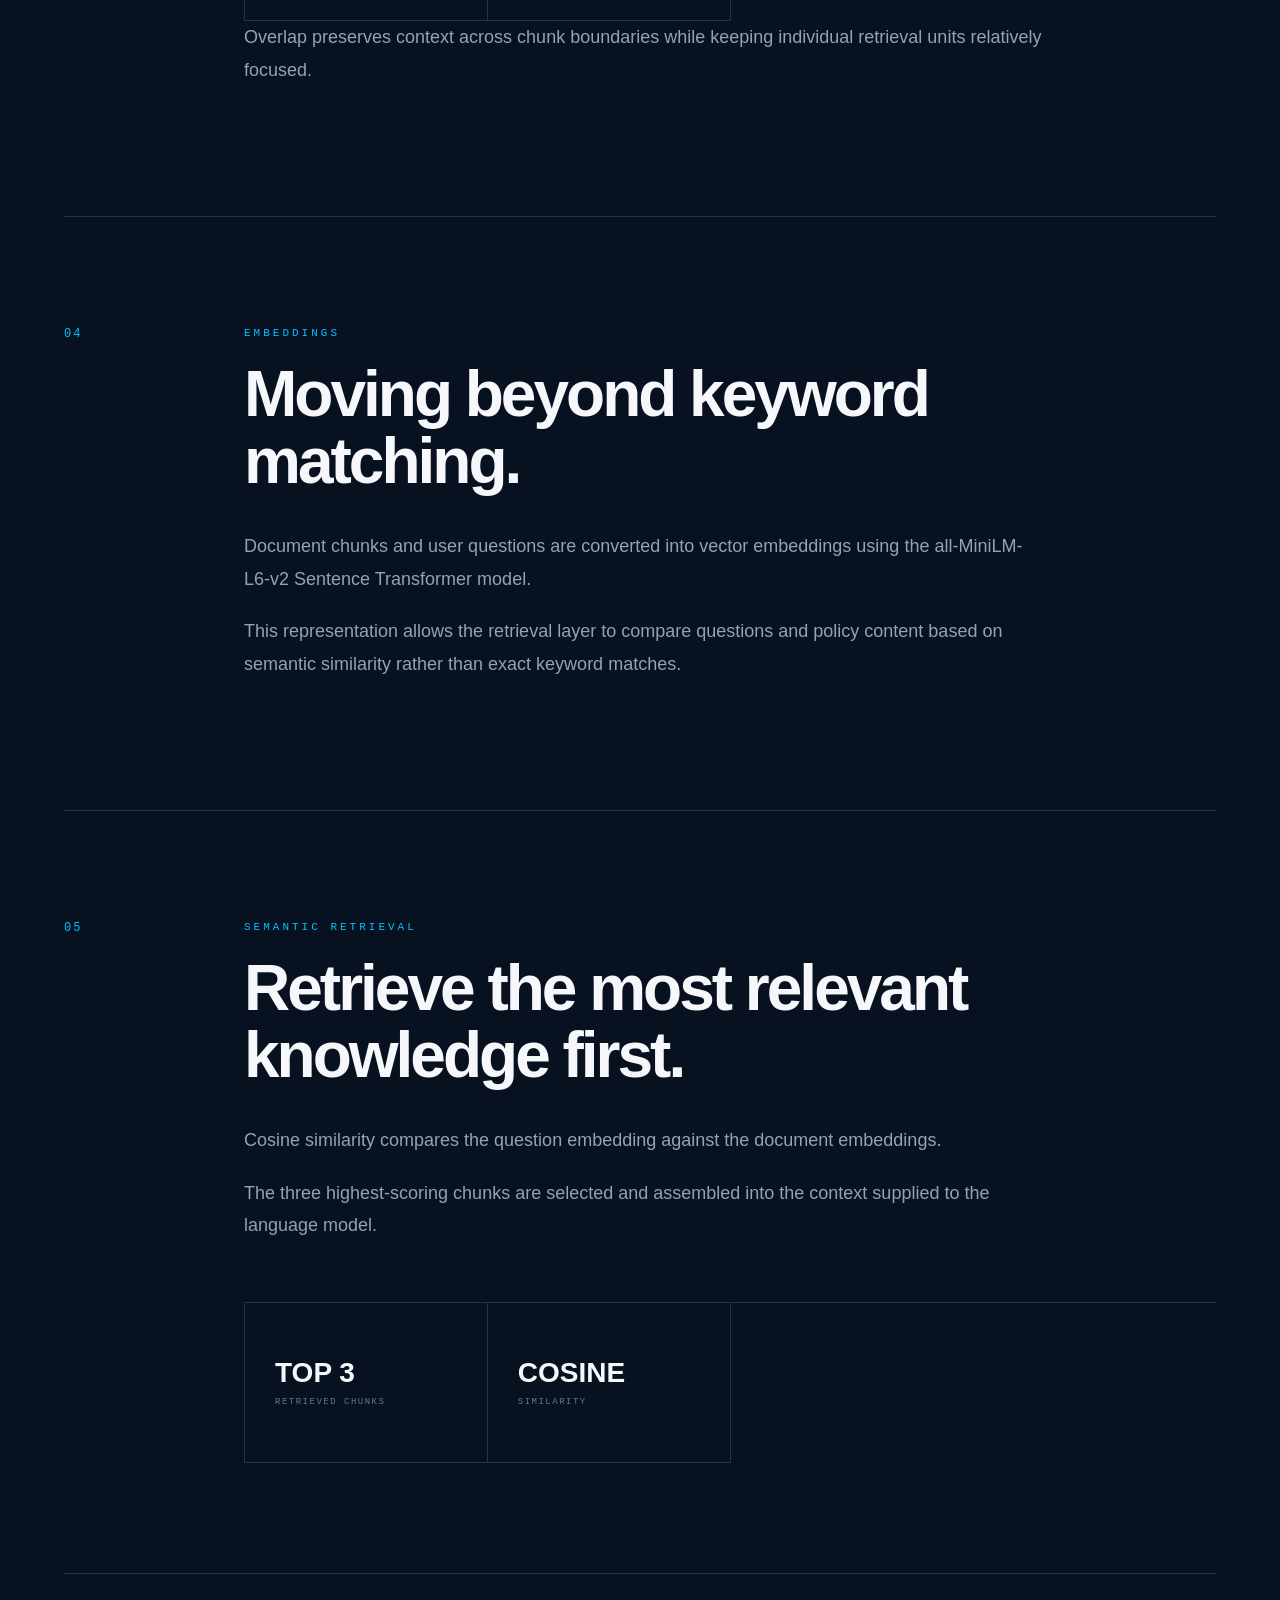
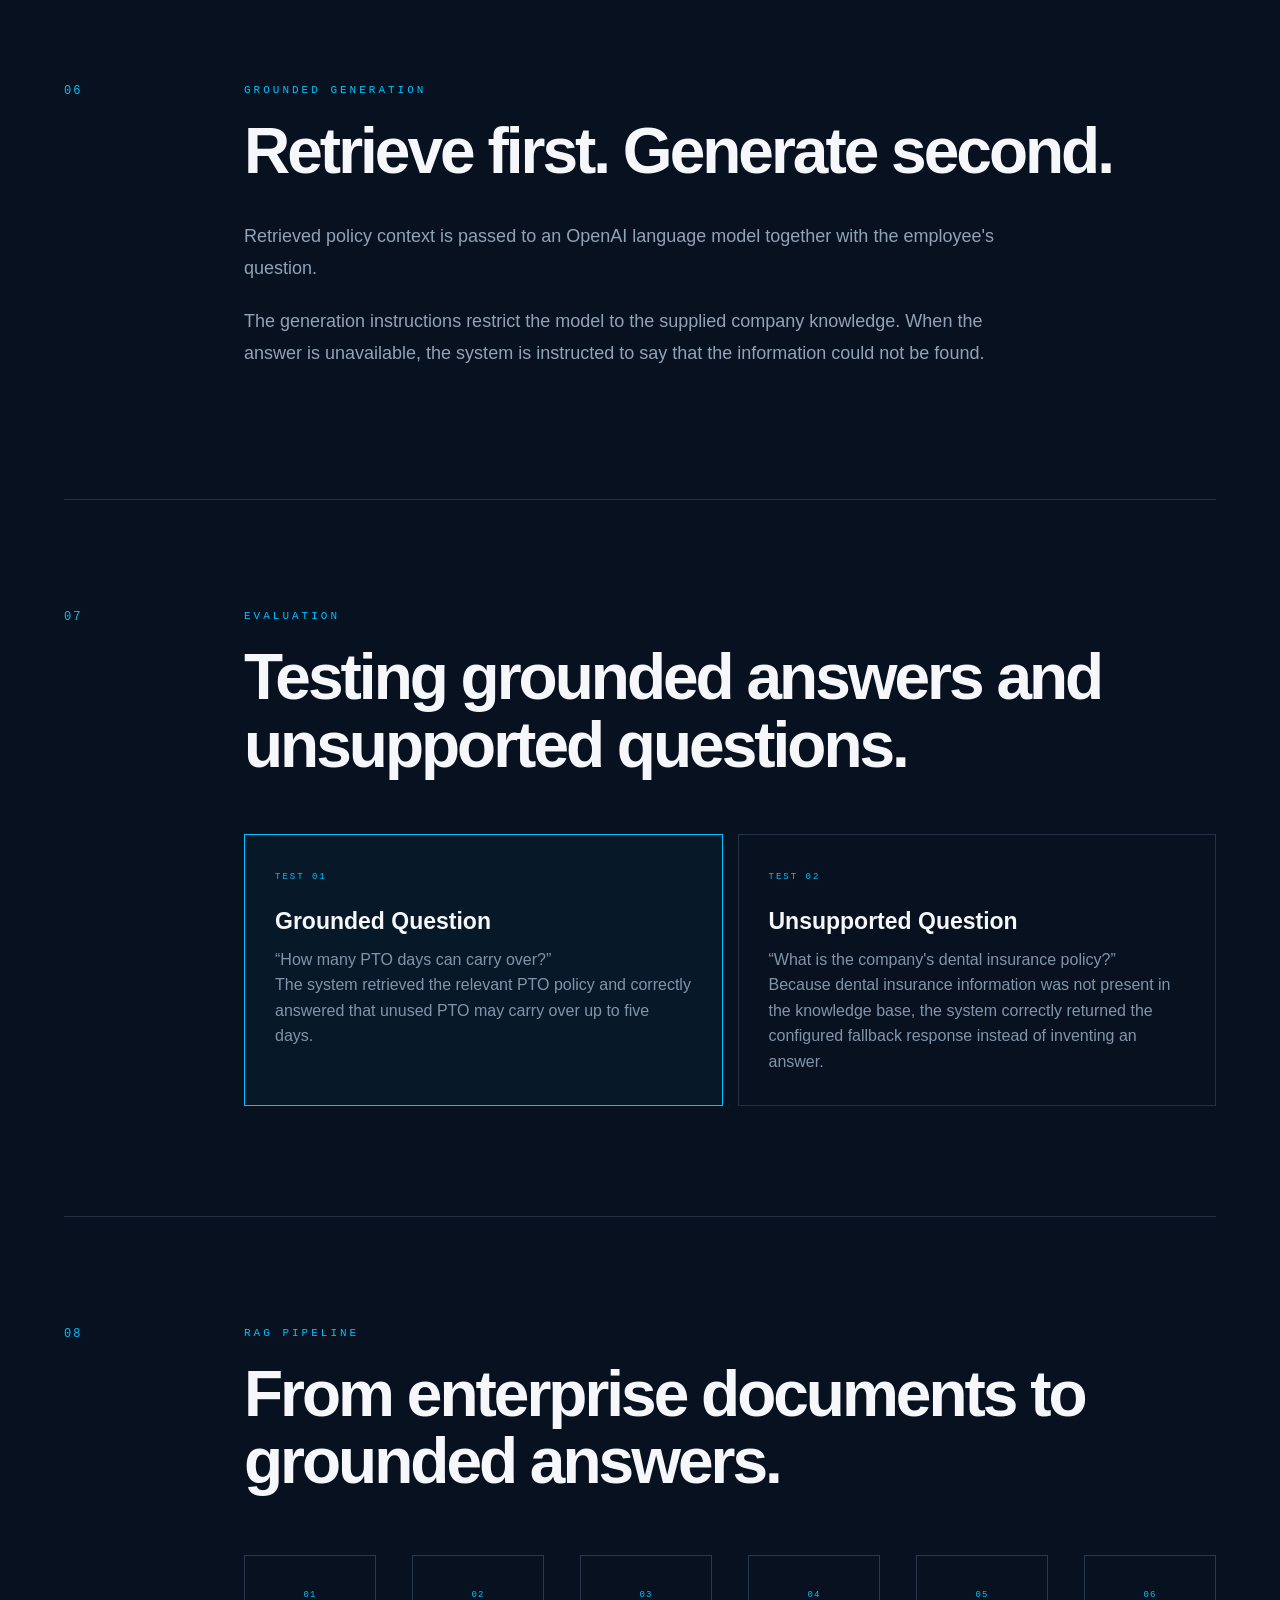
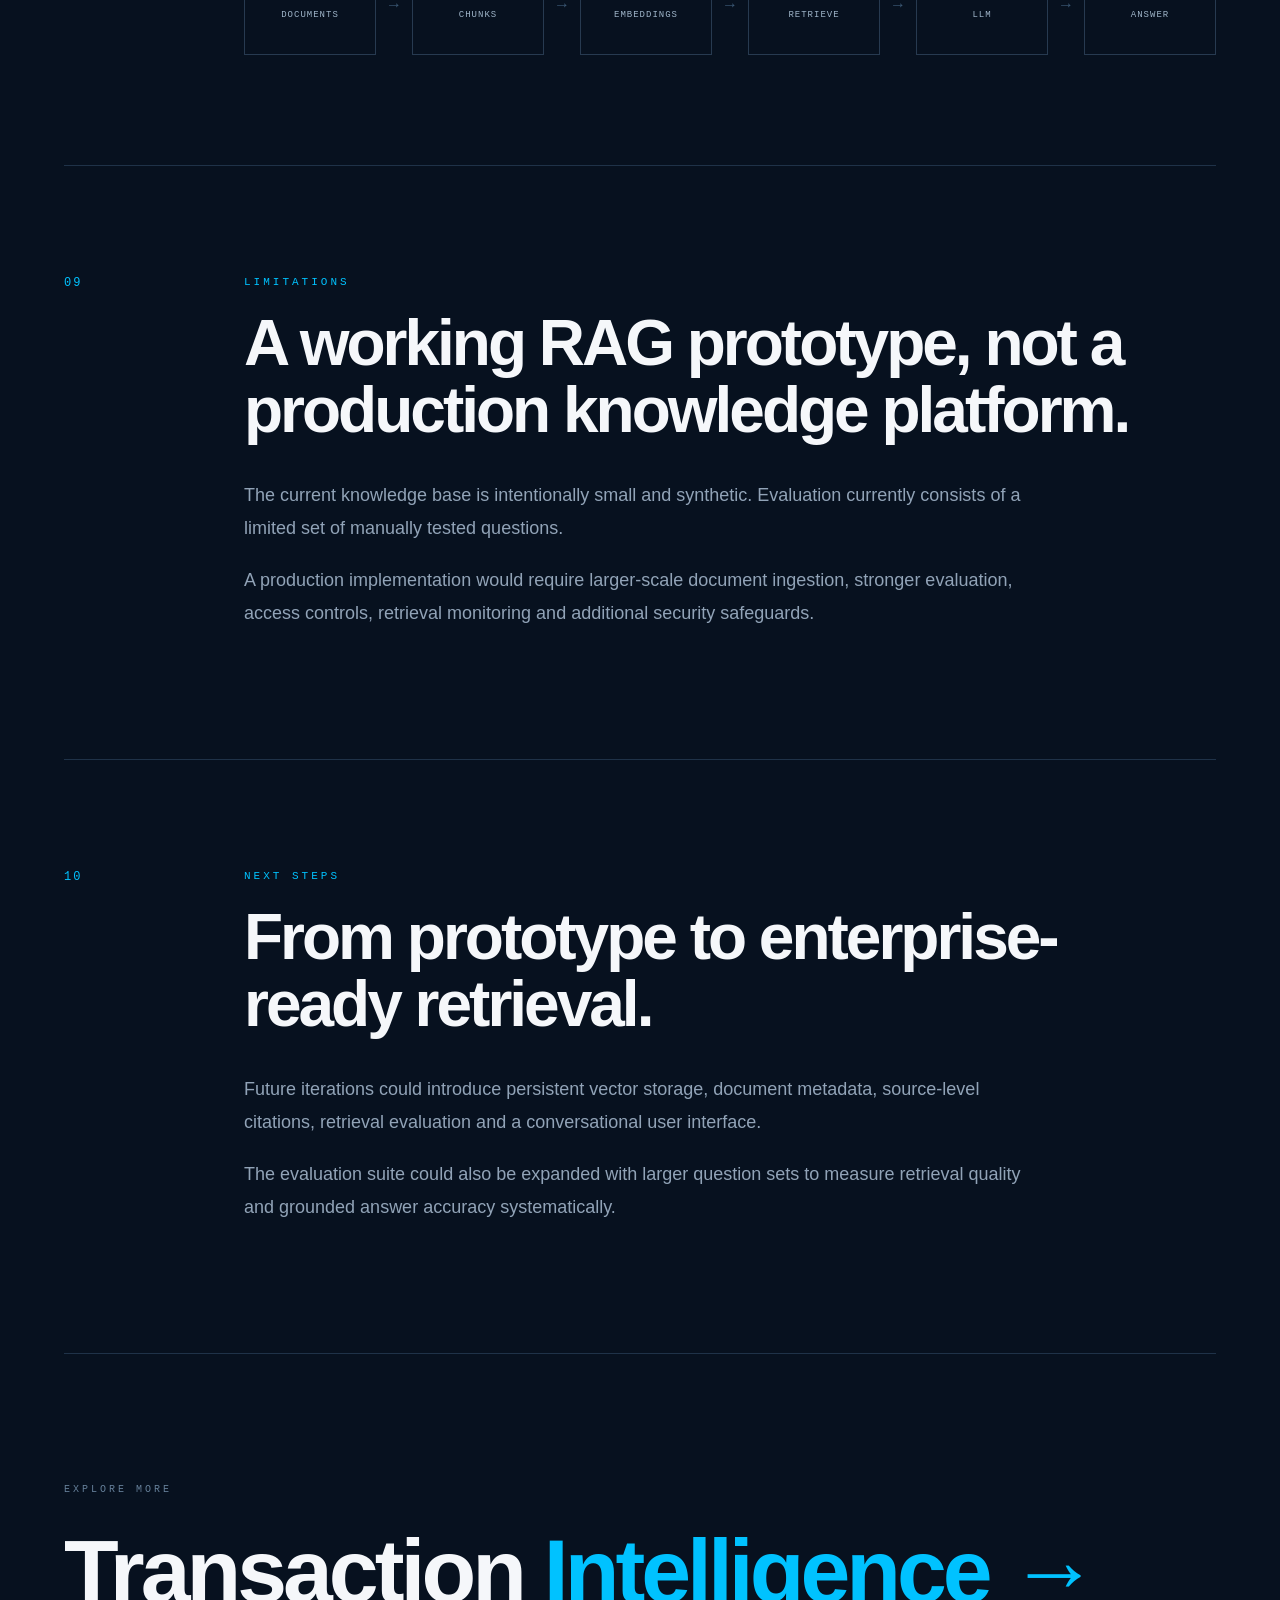
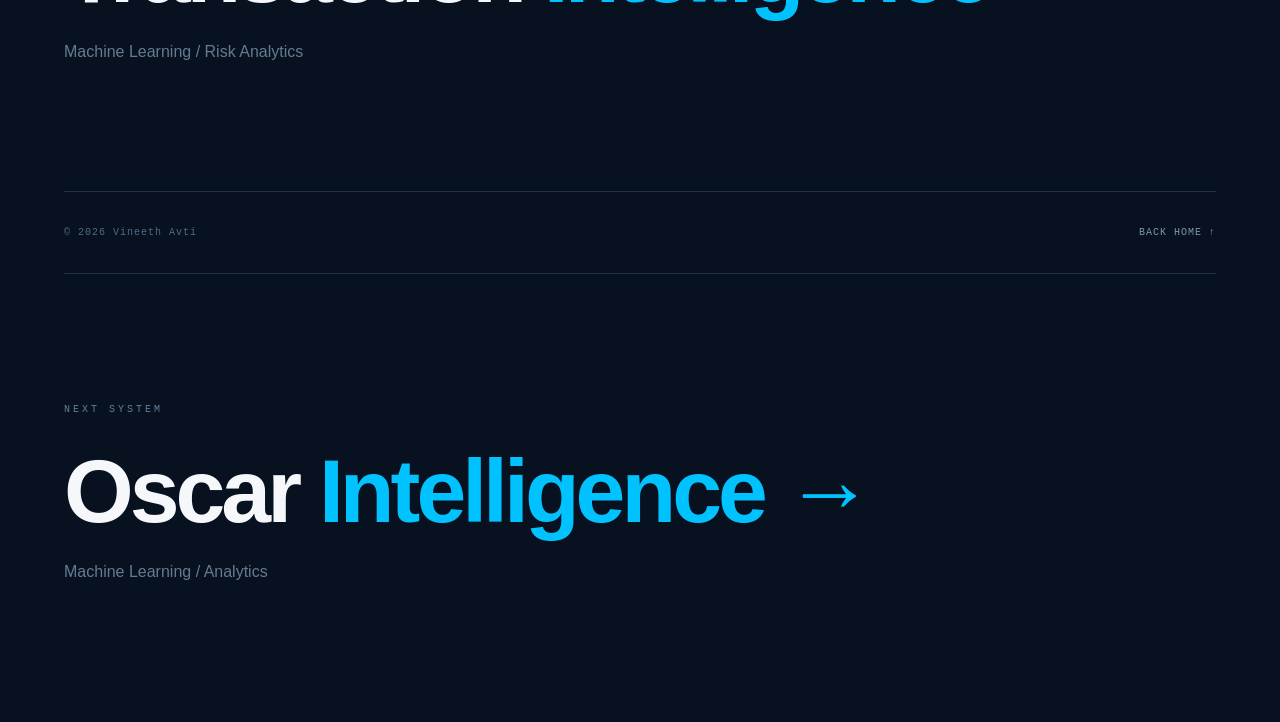
==== commit 51f2882b: "Connect portfolio case studies" ====
--- a/projects/enterprise-knowledge-copilot.html
+++ b/projects/enterprise-knowledge-copilot.html
@@ -565,4 +565,23 @@
 
 
 </body>
-</html>+</html>
+
+<section class="next-project">
+
+    <p class="case-label">NEXT SYSTEM</p>
+
+    <a href="oscar-intelligence.html"
+       style="text-decoration: none; color: inherit; display: inline-block;">
+
+        <h2>
+            Oscar <span>Intelligence →</span>
+        </h2>
+
+    </a>
+
+    <p class="next-status">
+        Machine Learning / Analytics
+    </p>
+
+</section>
